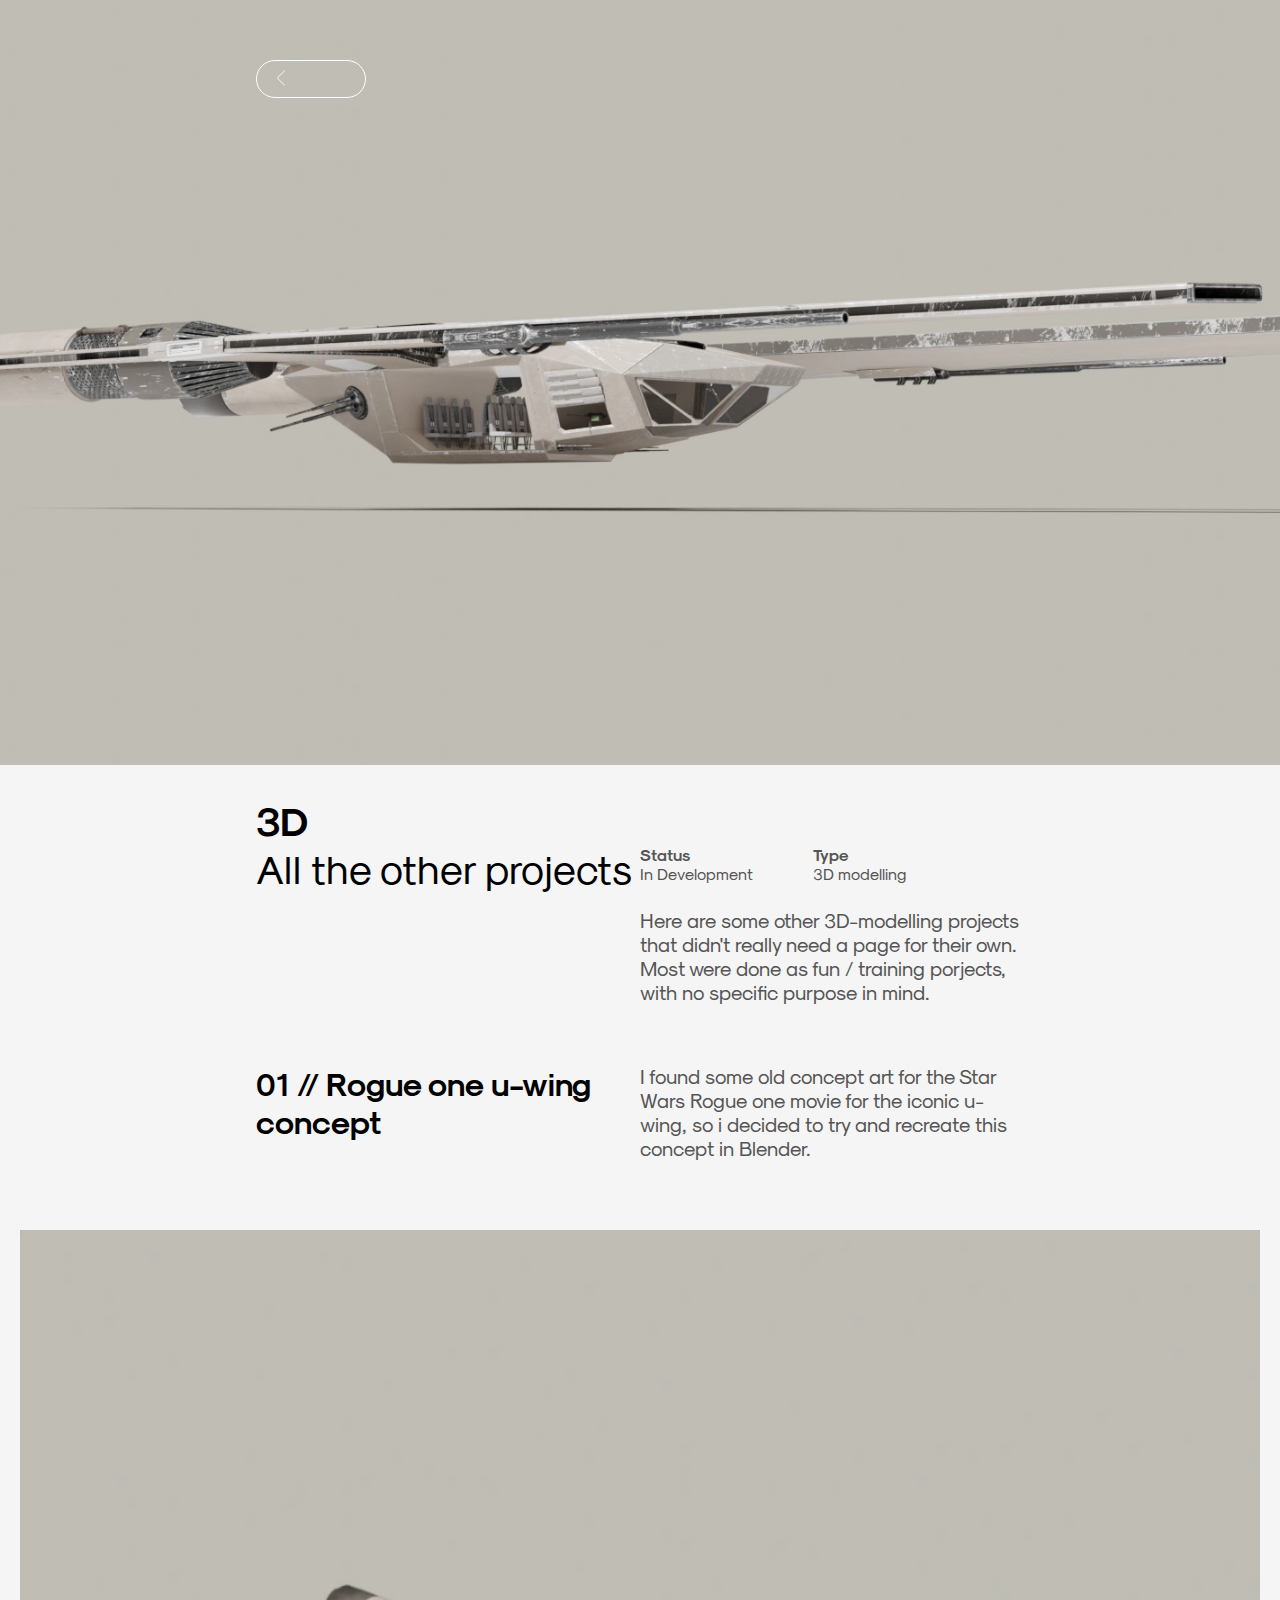
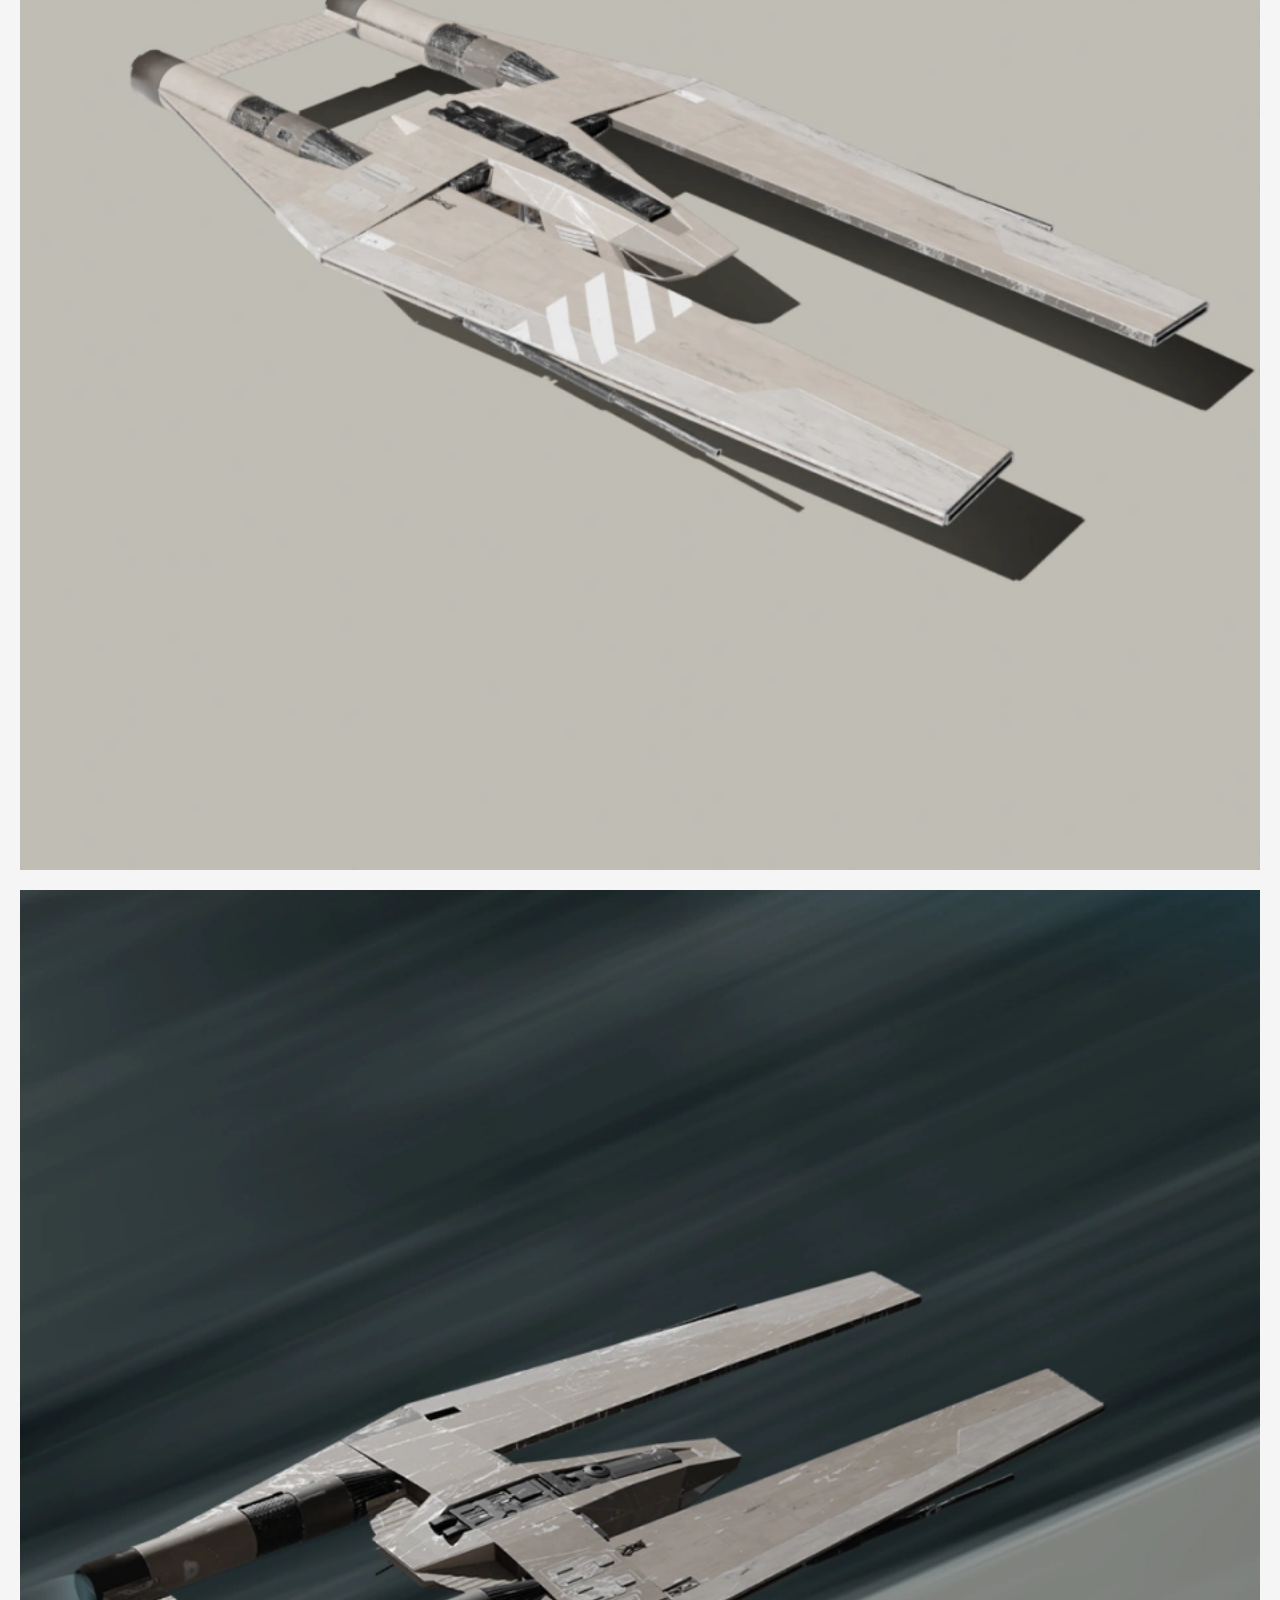
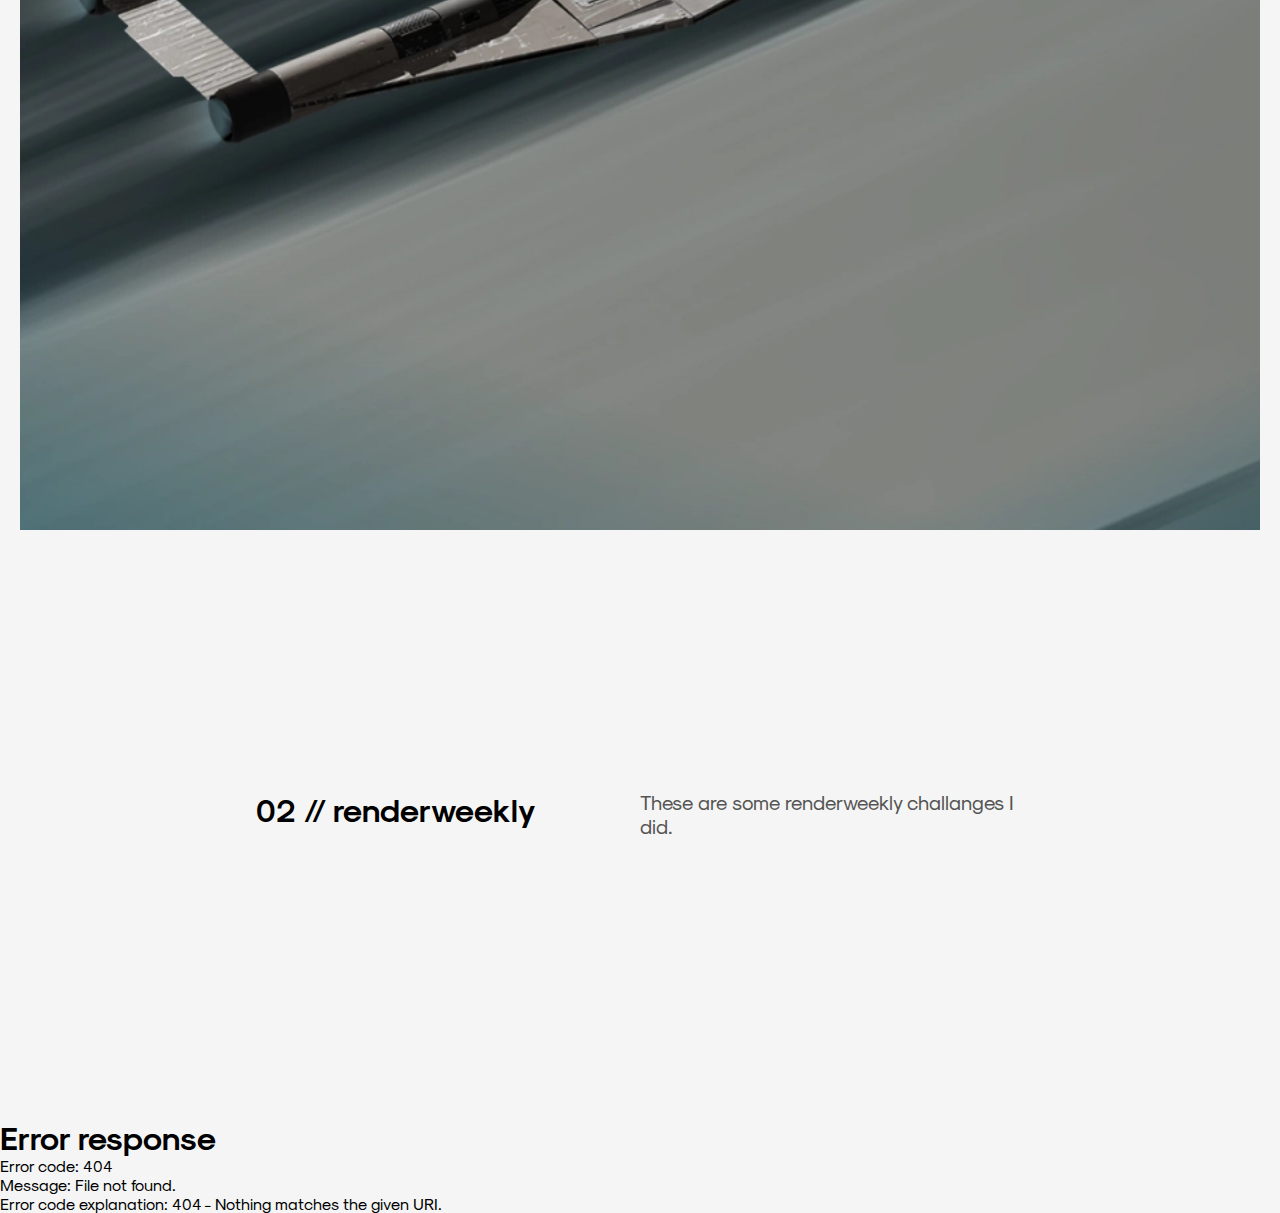
==== projects/3D/index.html @ e6691f56 "added everything" ====
<!DOCTYPE html>
<html lang="en">
<head>
    <meta charset="UTF-8">
    <meta http-equiv="X-UA-Compatible" content="IE=edge">
    <meta name="viewport" content="width=device-width, initial-scale=1.0">
    <title>marc</title>
    <link rel="stylesheet" href="../pr-style.css">
    <link rel="shortcut icon" href="/portfolio/resources/images/halftone-logo-small.svg" type="image/x-icon">
</head>
<body>
    <section class="banner">
        <button class="back" onclick="window.location.href='/portfolio/';"><svg width="9" height="16" viewBox="0 0 9 16" fill="none" xmlns="http://www.w3.org/2000/svg"><path d="M7.53284 0.894775L0.86179 7.23228C0.44679 7.62653 0.446789 8.28802 0.86179 8.68227L7.53284 15.0198" stroke="#F5F5F5" stroke-linecap="round"/></svg></button>
        <img src="images/banner.webp" alt="" class="banner-img">
    </section>

    <section class="text-sec title-sec">
        <div class="text-sub-sec">
            <div class="pr-name">
                <h1>3D</h1>
                <h2>All the other projects</h2>
            </div>
            <div class="text">
                <div class="pr-status">
                    <div class="status">
                        <h3>Status</h3>
                        In Development
                    </div>
                    <div class="type">
                        <h3>Type</h3>
                        3D modelling
                    </div>
                </div>
                Here are some other 3D-modelling projects that didn't really need a page for their own. Most were done as fun / training porjects, with no specific purpose in mind.
            </div>
        </div>
        <div class="text-sub-sec">
            <div class="pr-heading">
                <h1>01 // Rogue one u-wing concept</h1>
            </div>
            <div class="text">
                I found some old concept art for the Star Wars Rogue one movie for the iconic u-wing, so i decided to try and recreate this concept in Blender.
            </div>
        </div>
    </section>

    <section class="images">
        <img src="images/u-w-01.webp" alt="" class="img-half">
        <img src="images/u-w-02.webp" alt="" class="img-half">
    </section>

    <section class="images">
        <img src="images/01.webp" alt="" class="img-half">
        <img src="images/02.webp" alt="" class="img-half">
        <img src="images/03.webp" alt="" class="img-half">
        <img src="images/04.webp" alt="" class="img-half">
    </section>

    <section class="text-sec">
        <div class="text-sub-sec">
            <h1 class="pr-heading">02 // renderweekly</h1>
            <div class="text">
                These are some renderweekly challanges I did.
            </div>
        </div>
    </section>

    <section class="images">
        <img src="images/05.webp" alt="" class="img-half">
        <img src="images/06.webp" alt="" class="img-half">
        <img src="images/07.webp" alt="" class="img-half">
        <img src="images/08.webp" alt="" class="img-half">
    </section>

    <div id="footer">
        <script>
        fetch("/utility/footer.html", { method: 'GET'})
        .then(res => res.text())
        .then(data => document.getElementById("footer").innerHTML += data);
        </script>
    </div>

</body>
</html>
---- projects/pr-style.css ----
@import '../style.css';

body {
    overflow-x: hidden;
}



section.banner {
    width: 100vw;
    max-height: 850px;
    height: 85vh;
}

section.banner .banner-img {
    width: 100%;
    height: 100%;
    object-fit: cover;
    background-position: center;
    background-origin: border-box;
}

.banner-logo {
    position: absolute;
    bottom: 180px;
    left: 20%;
}

button.back {
    position: absolute;
    top: 60px;
    left: 20%;
    height: 38px;
    width: 110px;
    border-radius: 999px;
    border: 1px solid white;
    background: none;
    transition: width .2s;
}

button.back:hover {
    width: 120px;
}

button.back:active {
    width: 100px;
}

button.back svg {
    margin-left: -60px;
}




section.text-sec {
    width: 60%;
    max-width: 2000px;
    height: fit-content;
    margin: auto;
    display: flex;
    flex-direction: column;
    flex-wrap: wrap;
    gap: 60px;
    margin-top: 200px;
    margin-bottom: 200px;
}

section.text-sec.title-sec {
    margin-top: 30px;
    margin-bottom: 60px;
}

.text-sub-sec {
    width: 100%;
    display: flex;
    flex-direction: row;
    flex-wrap: wrap;
}

.pr-name {
    width: 50%;
    min-width: 350px;
}

.pr-name h1 {
    font-size: 40px;
    font-weight: bold;
}

.pr-name h2 {
    font-size: 40px;
    font-weight: normal;
}

.text {
    width: 50%;
    color: #555555;
    font-size: 20px;
    min-width: 350px;
}

.pr-heading {
    width: 50%;
}

.pr-heading h1, h1.pr-heading {
    font-weight: bold;
    font-size: 32px;
}

.pr-status {
    display: flex;
    gap: 60px;
    margin-bottom: 25px;
    margin-top: 50px;
    font-size: 16px;
}

.pr-status h3 {
    font-size: 16px;
    font-weight: bold;
}






section.images {
    width: calc(100vw - 40px);
    max-width: 2000px;
    height: fit-content;
    margin: auto;
    display: flex;
    flex-direction: row;
    flex-wrap: wrap;
    justify-content: center;
    gap: 20px;
}

section.images img {
    width: 800px;
    object-fit: cover;
}

section.images .img-full {
    flex-grow: 2;
    flex-basis: 100%;
}

section.images iframe.img-full {
    aspect-ratio: 2 / 1;
}

section.images .img-half {
    flex-grow: 1;
}

section.images video.img-half {
    flex-grow: 1;
    width: 50%;
}


.footer {
    font-family: Modernist;
}


@media only screen and (max-width: 1200px) {
    section.banner {
        height: 40vh;
    }
    
    .banner-logo {
        position: absolute;
        top: calc(40vh - 70px);
        left: 5%;
    }
    
    button.back {
        position: absolute;
        top: 30px;
        left: 5%;
    }
    
    
    
    
    section.text-sec {
        width: 90%;
        margin-top: 100px;
        margin-bottom: 100px;
    }
    
    section.text-sec.title-sec {
        margin-top: 20px;
    }
    
    .pr-name h1 {
        font-size: 32px;
    }
    
    .pr-name h2 {
        font-size: 32px;
    }
    
    .text {
        font-size: 18px;
        width: 100%;
    }
    
    .pr-heading h1, h1.pr-heading {
        font-size: 24px;
        margin-bottom: 30px;
        width: 100%;
    }
    
    .pr-status h3 {
        font-size: 16px;
    }
    
    

    
    section.images {
        width: calc(100vw - 20px);
        gap: 10px;
    }
    
    section.images img {
        width: 90vw;
    }

    section.images iframe.img-full {
        aspect-ratio: 1 / 1;
    }
}
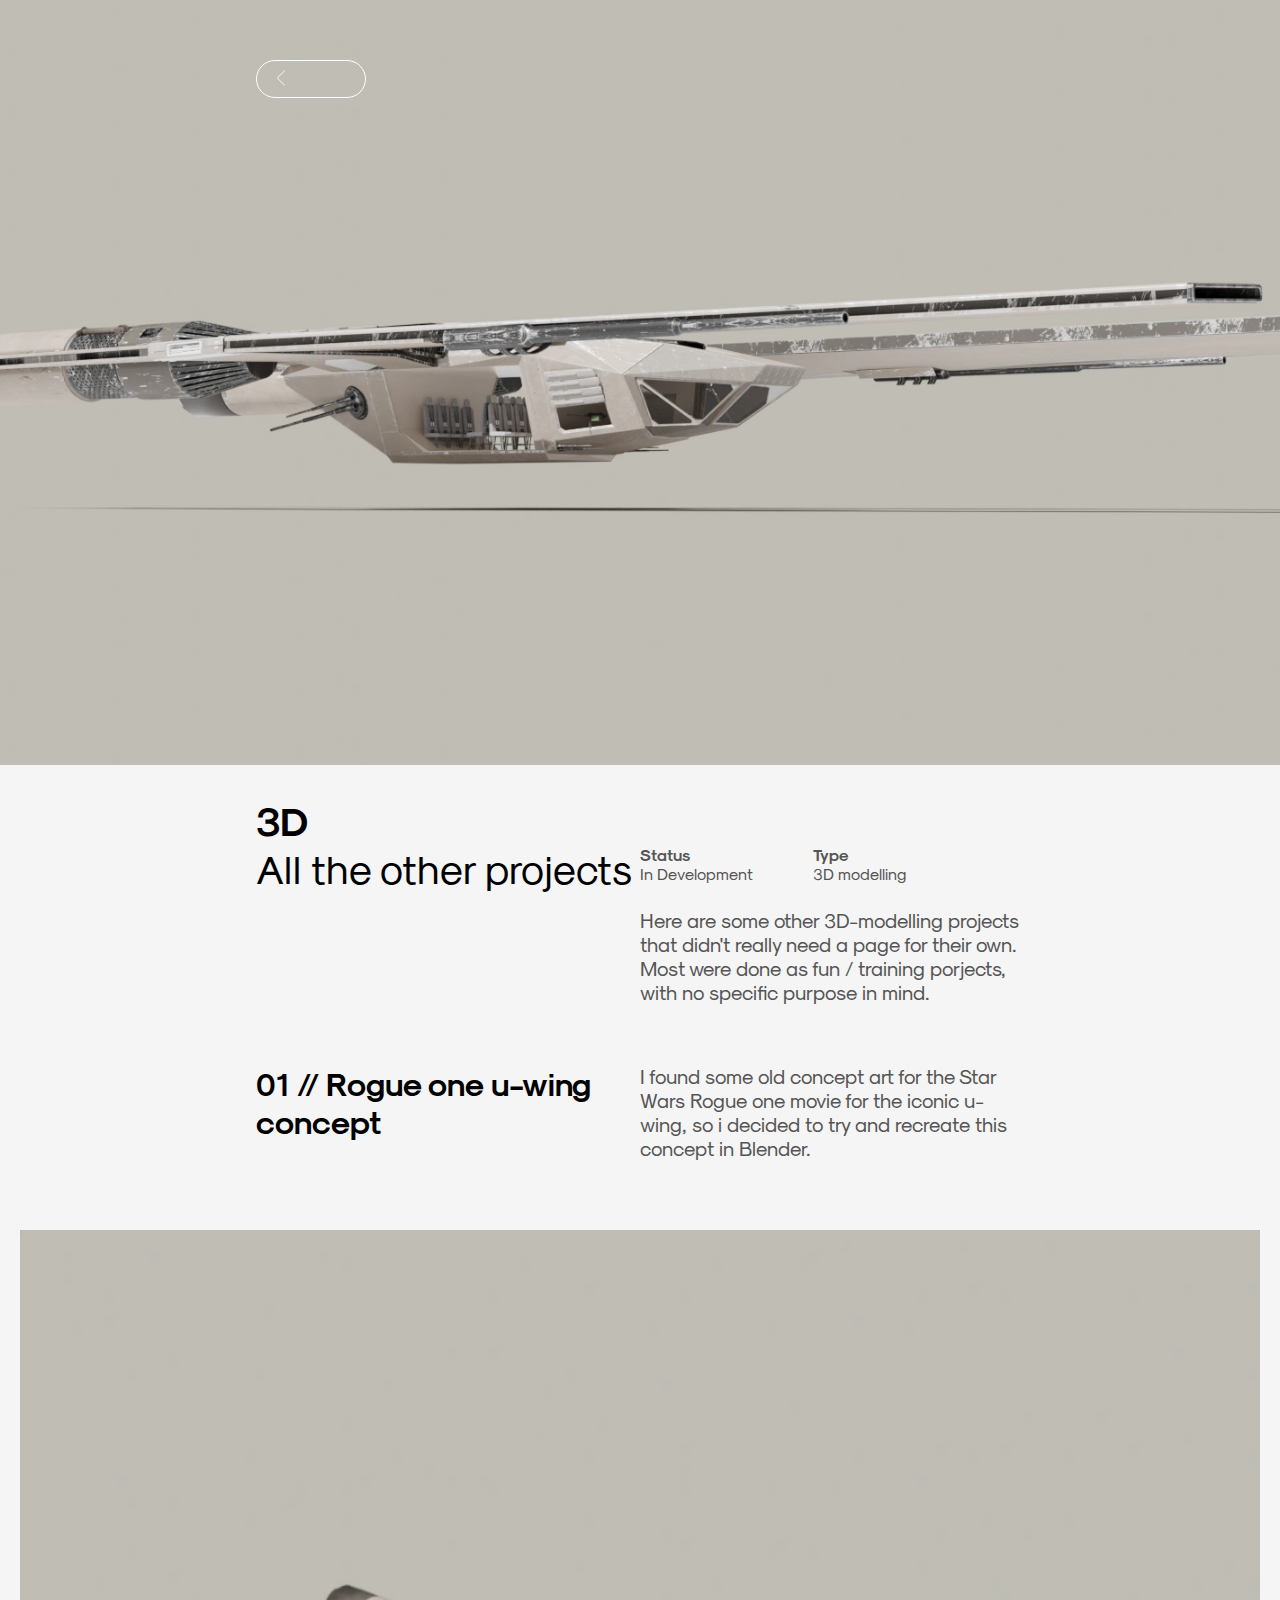
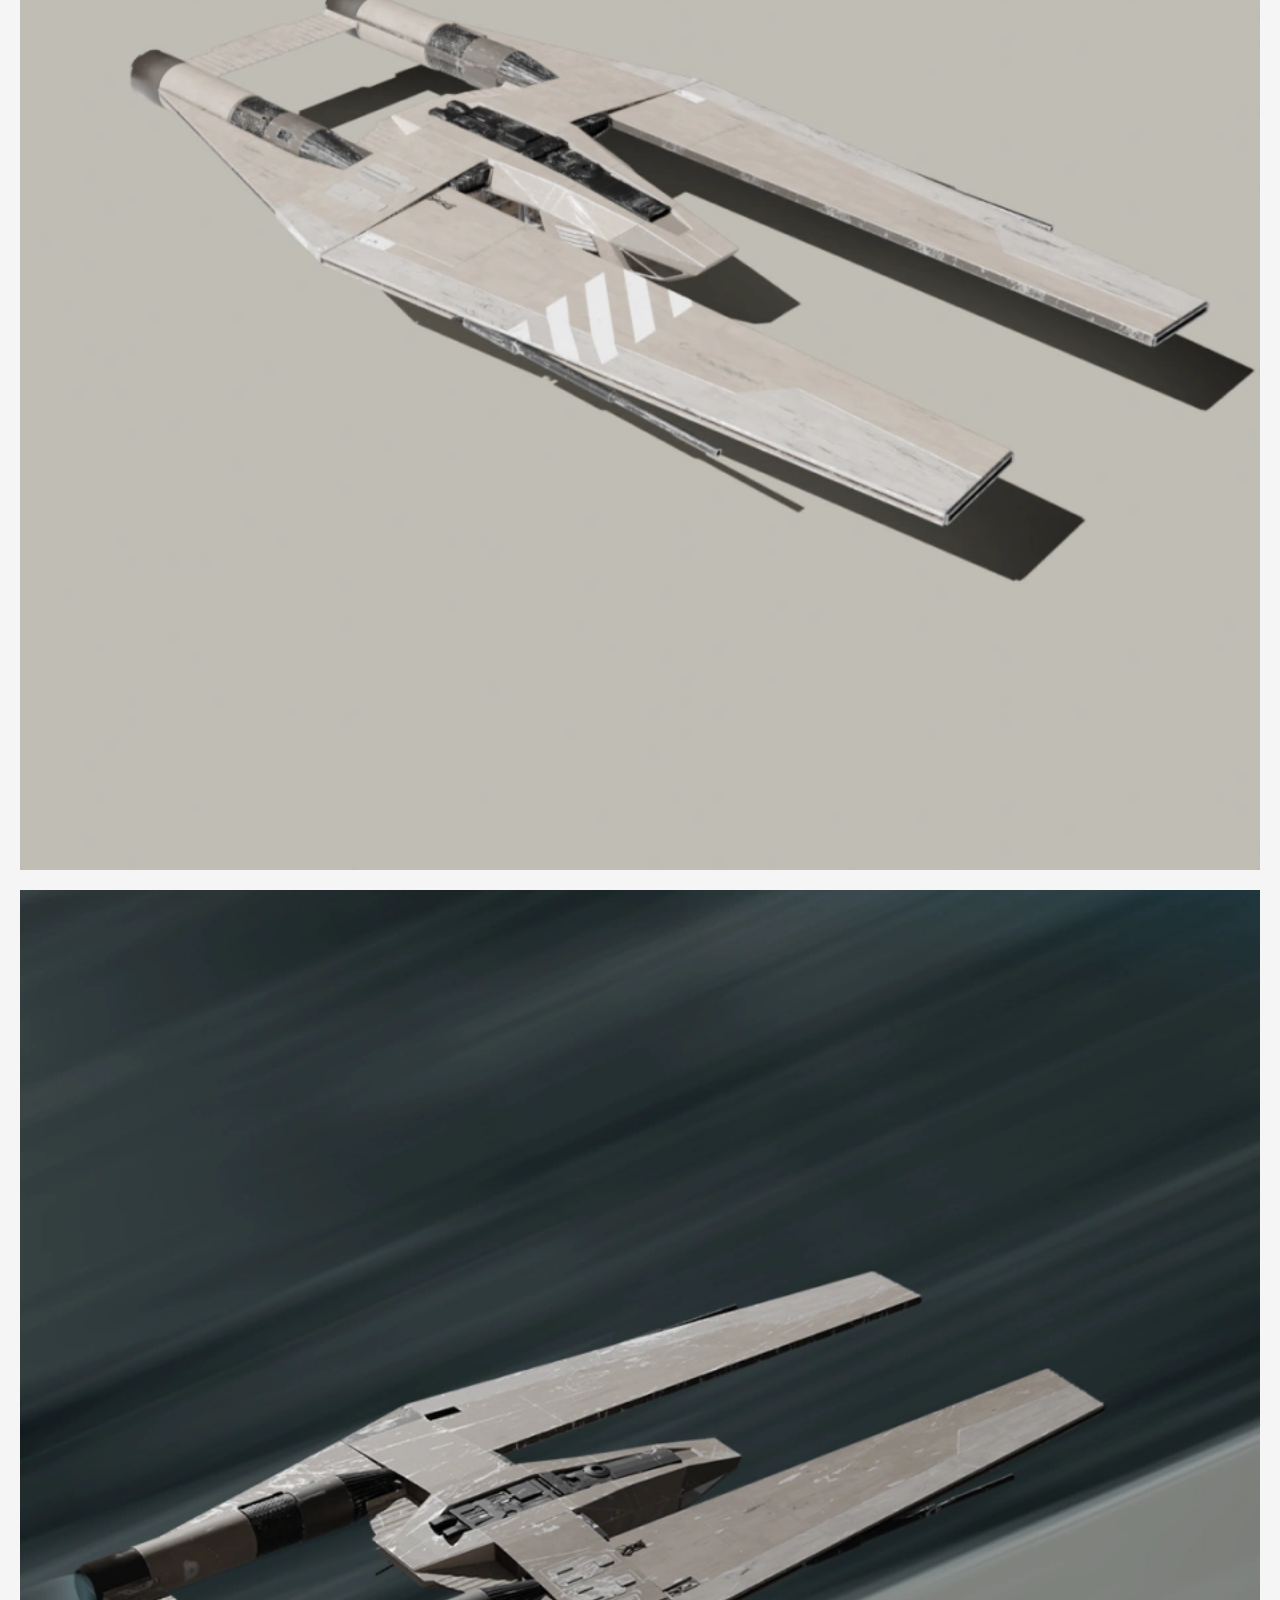
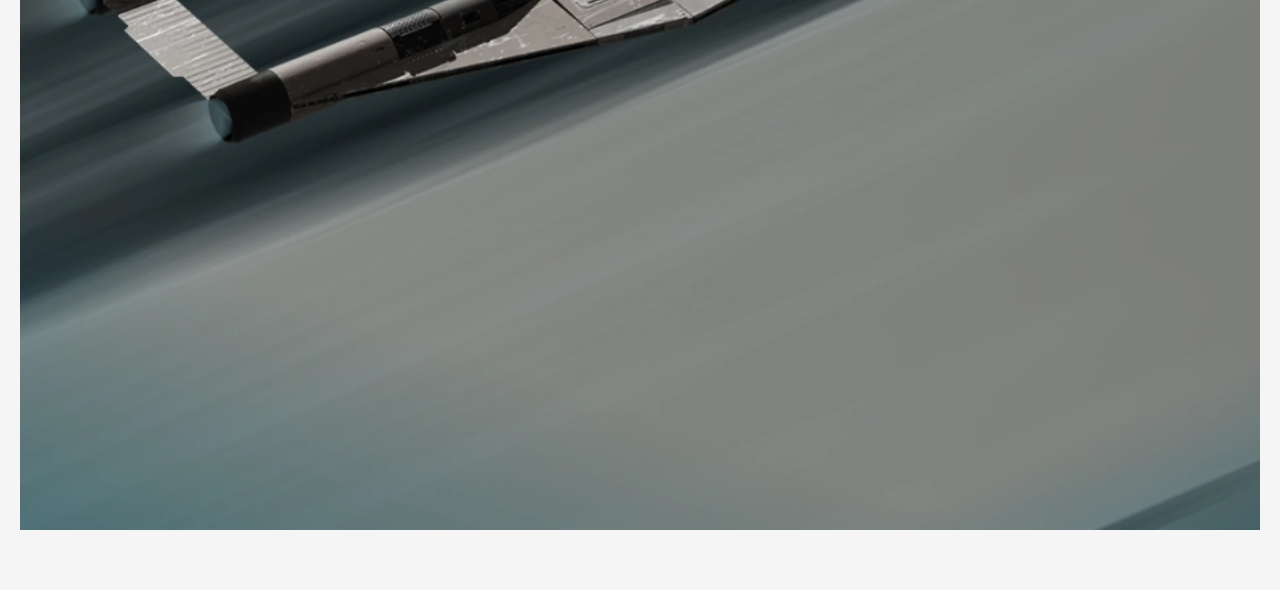
==== commit d3b99f17: "fixed missing files" ====
--- a/projects/3D/index.html
+++ b/projects/3D/index.html
@@ -56,7 +56,7 @@
         <img src="images/04.webp" alt="" class="img-half">
     </section>
 
-    <section class="text-sec">
+    <!-- <section class="text-sec">
         <div class="text-sub-sec">
             <h1 class="pr-heading">02 // renderweekly</h1>
             <div class="text">
@@ -70,15 +70,15 @@
         <img src="images/06.webp" alt="" class="img-half">
         <img src="images/07.webp" alt="" class="img-half">
         <img src="images/08.webp" alt="" class="img-half">
-    </section>
+    </section> -->
 
-    <div id="footer">
+    <!-- <div id="footer">
         <script>
         fetch("/utility/footer.html", { method: 'GET'})
         .then(res => res.text())
         .then(data => document.getElementById("footer").innerHTML += data);
         </script>
-    </div>
+    </div> -->
 
 </body>
 </html>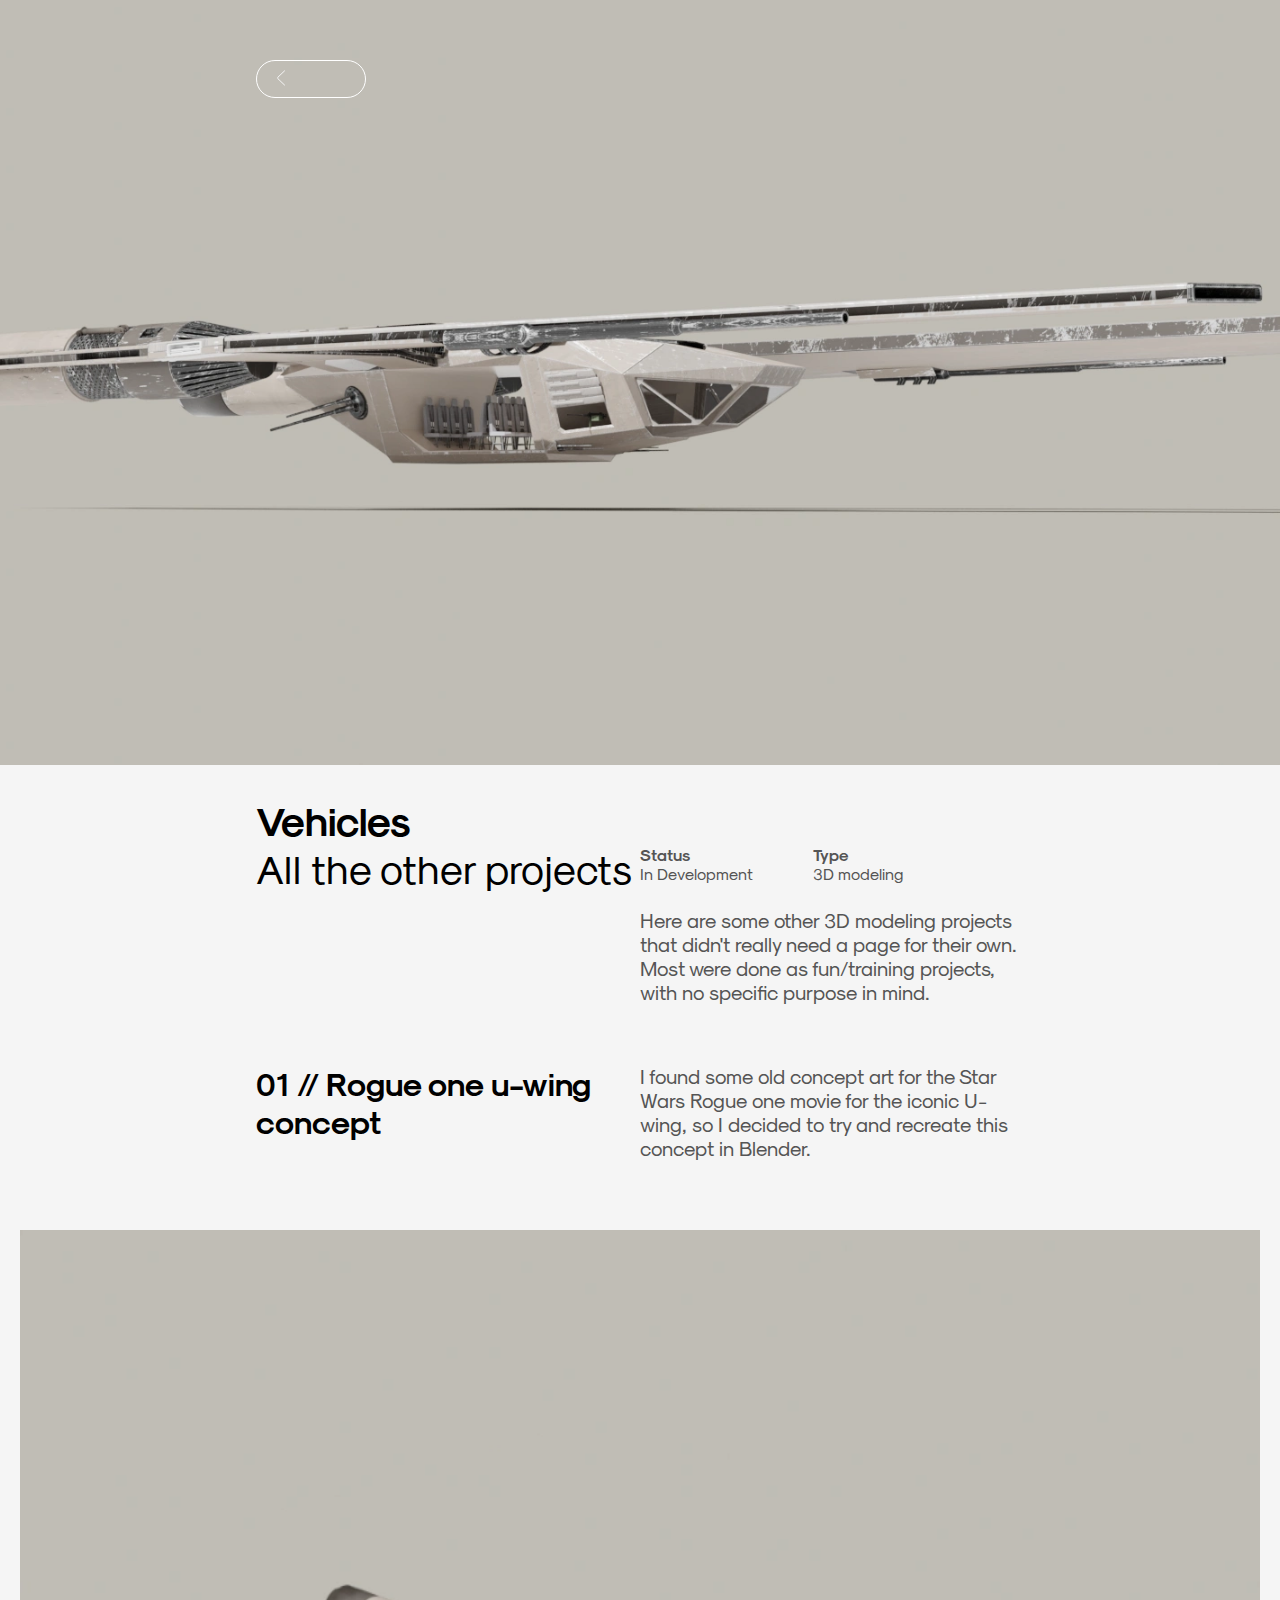
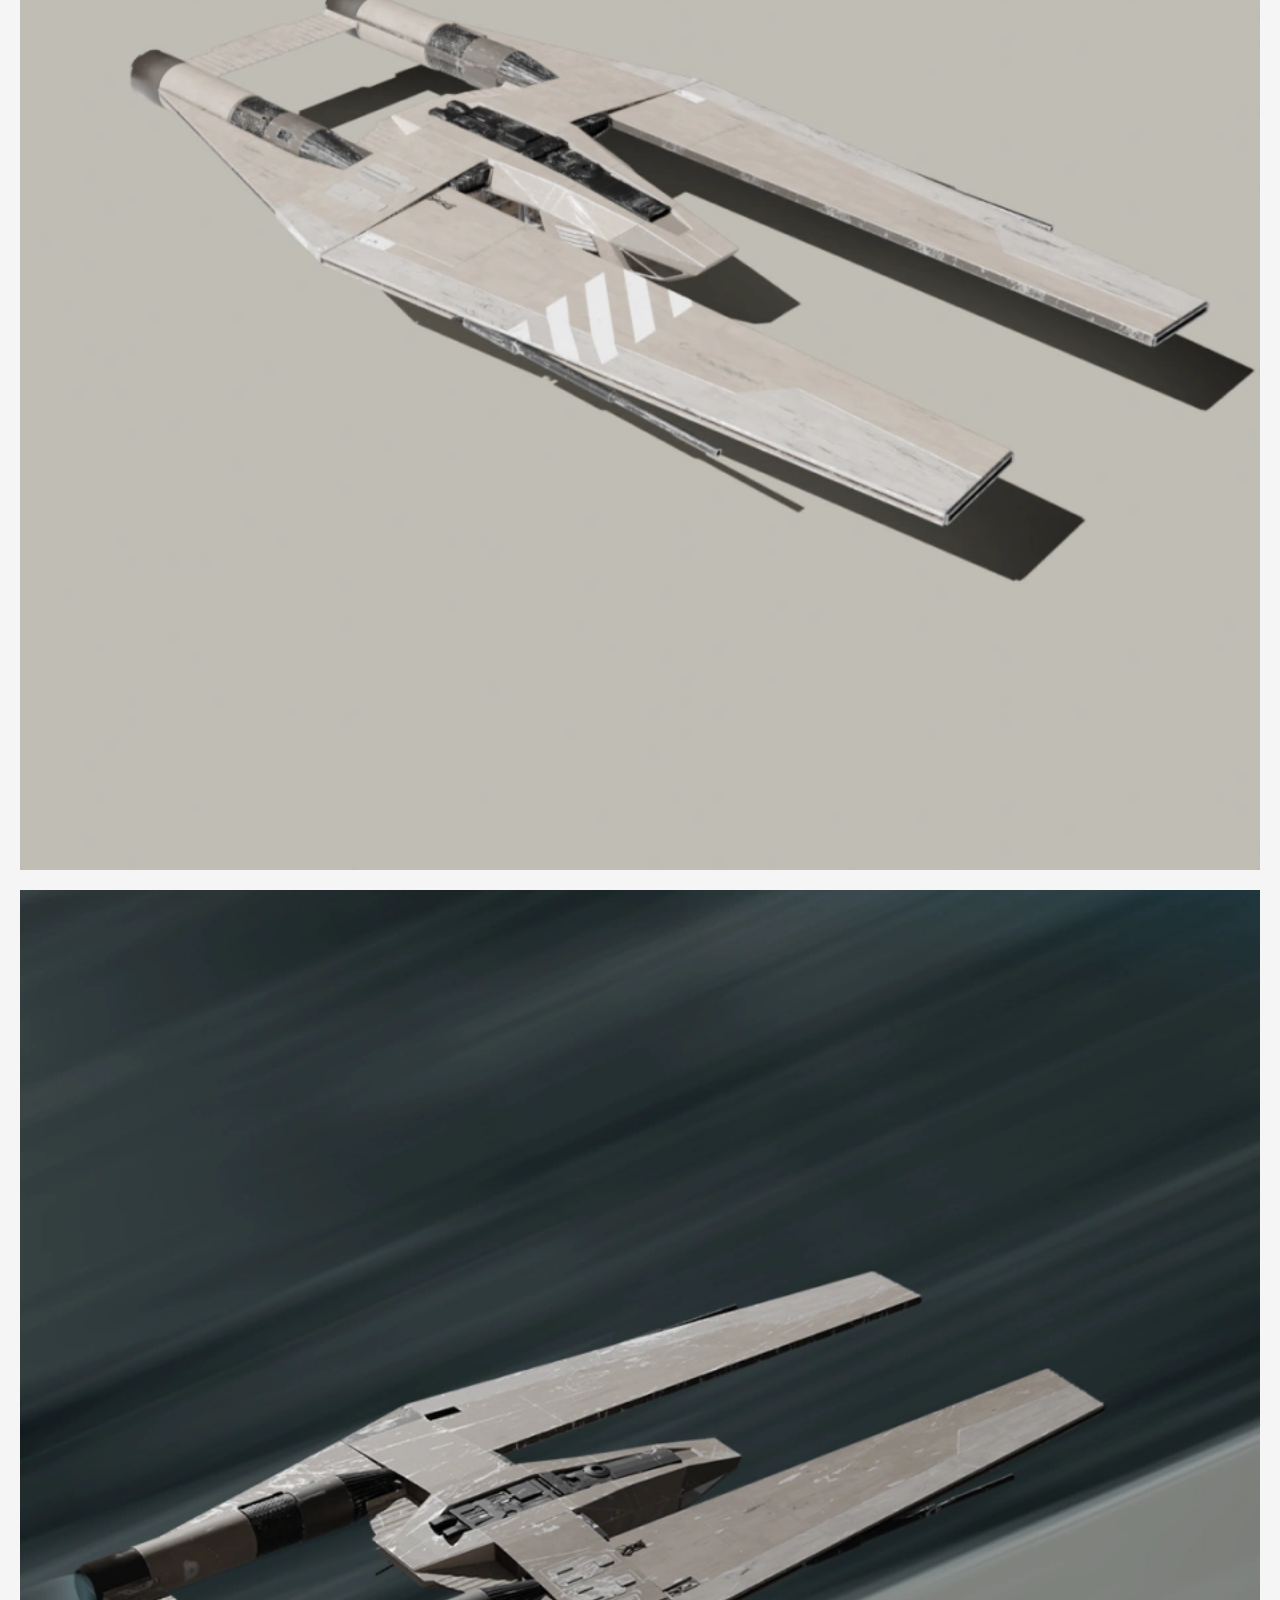
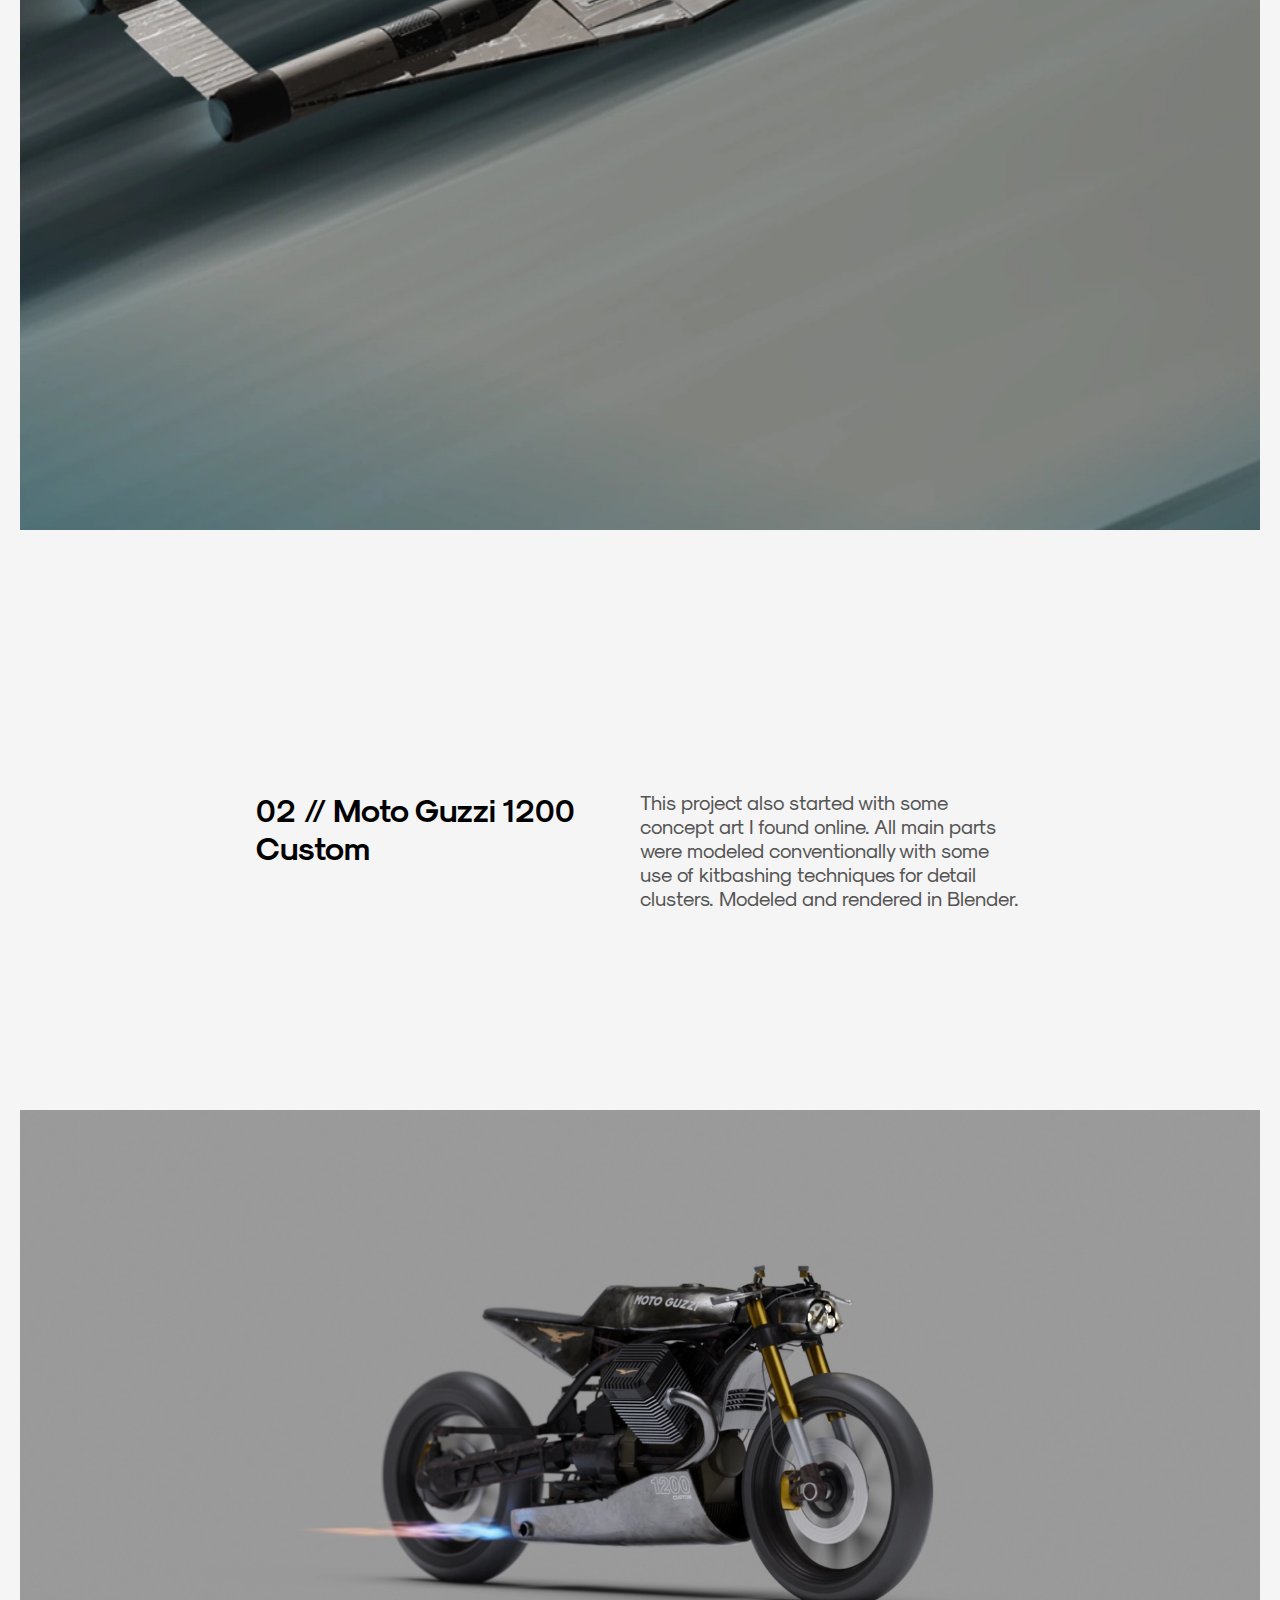
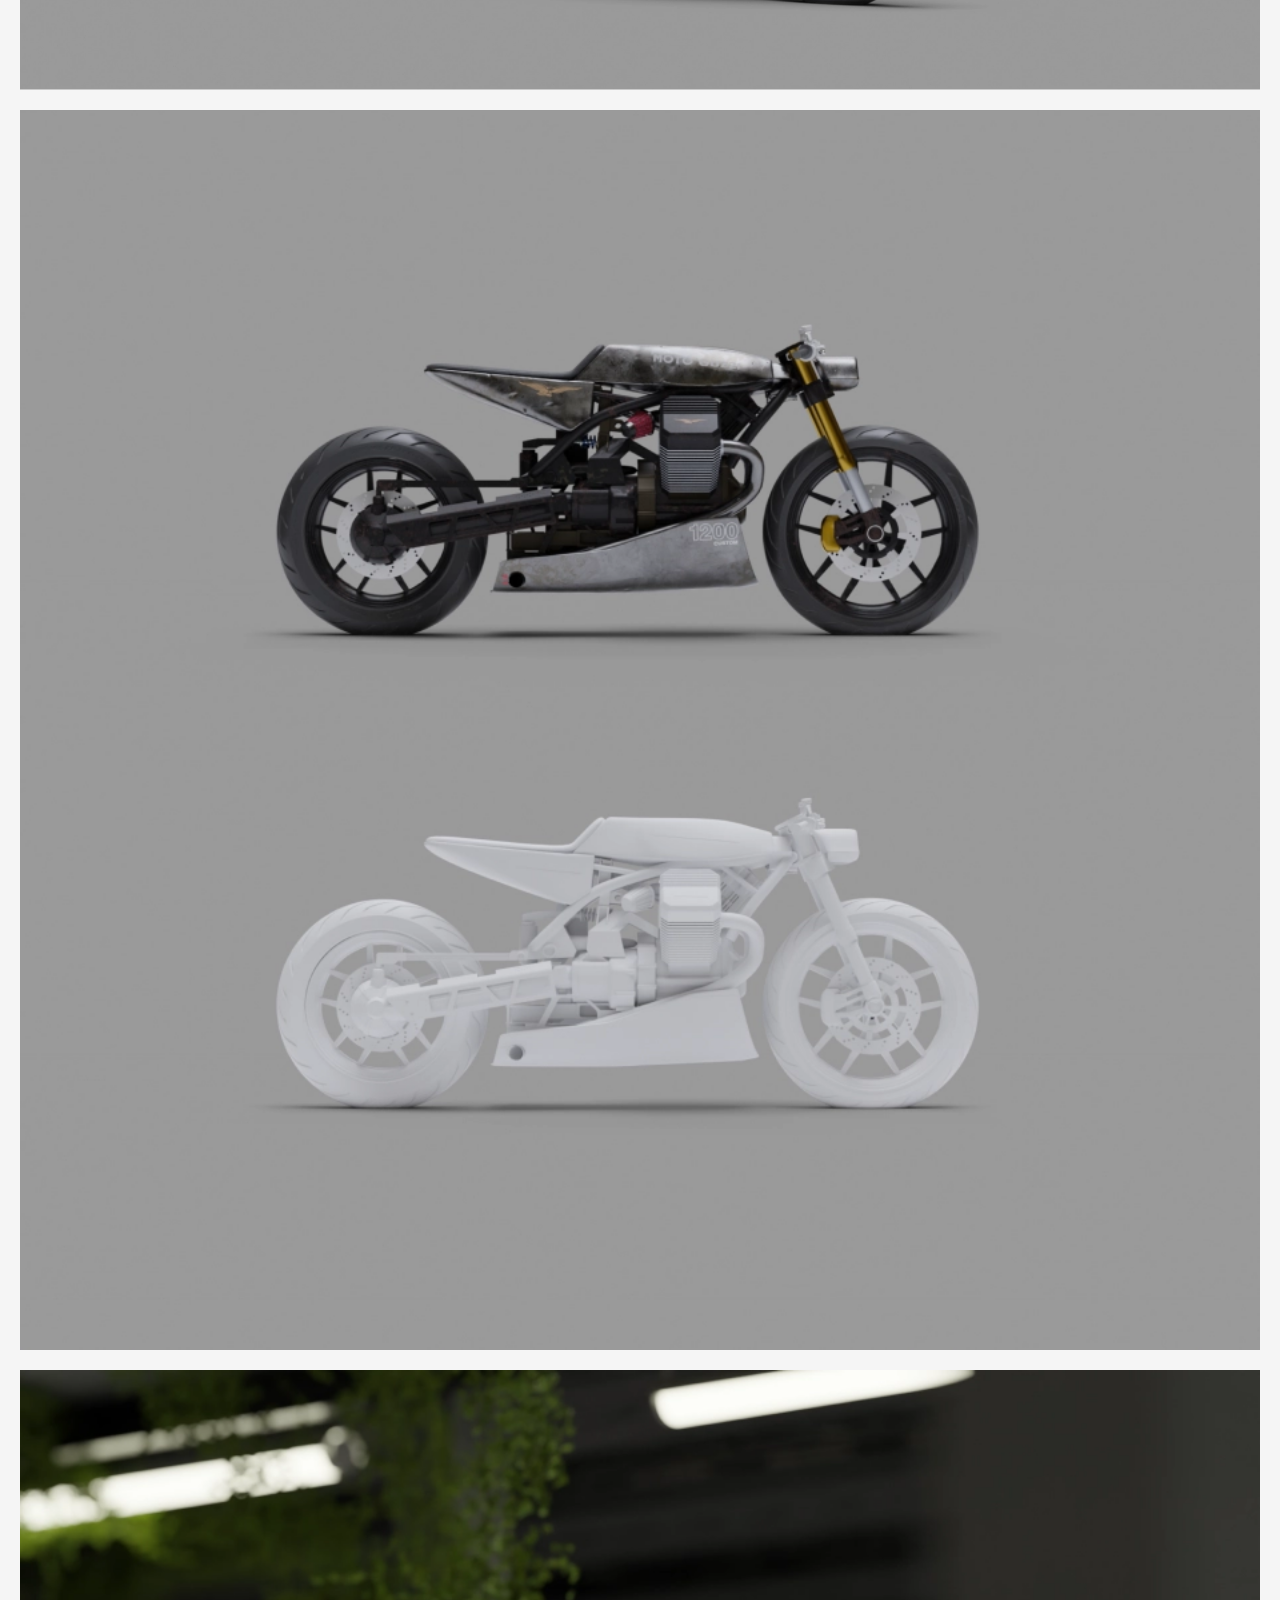
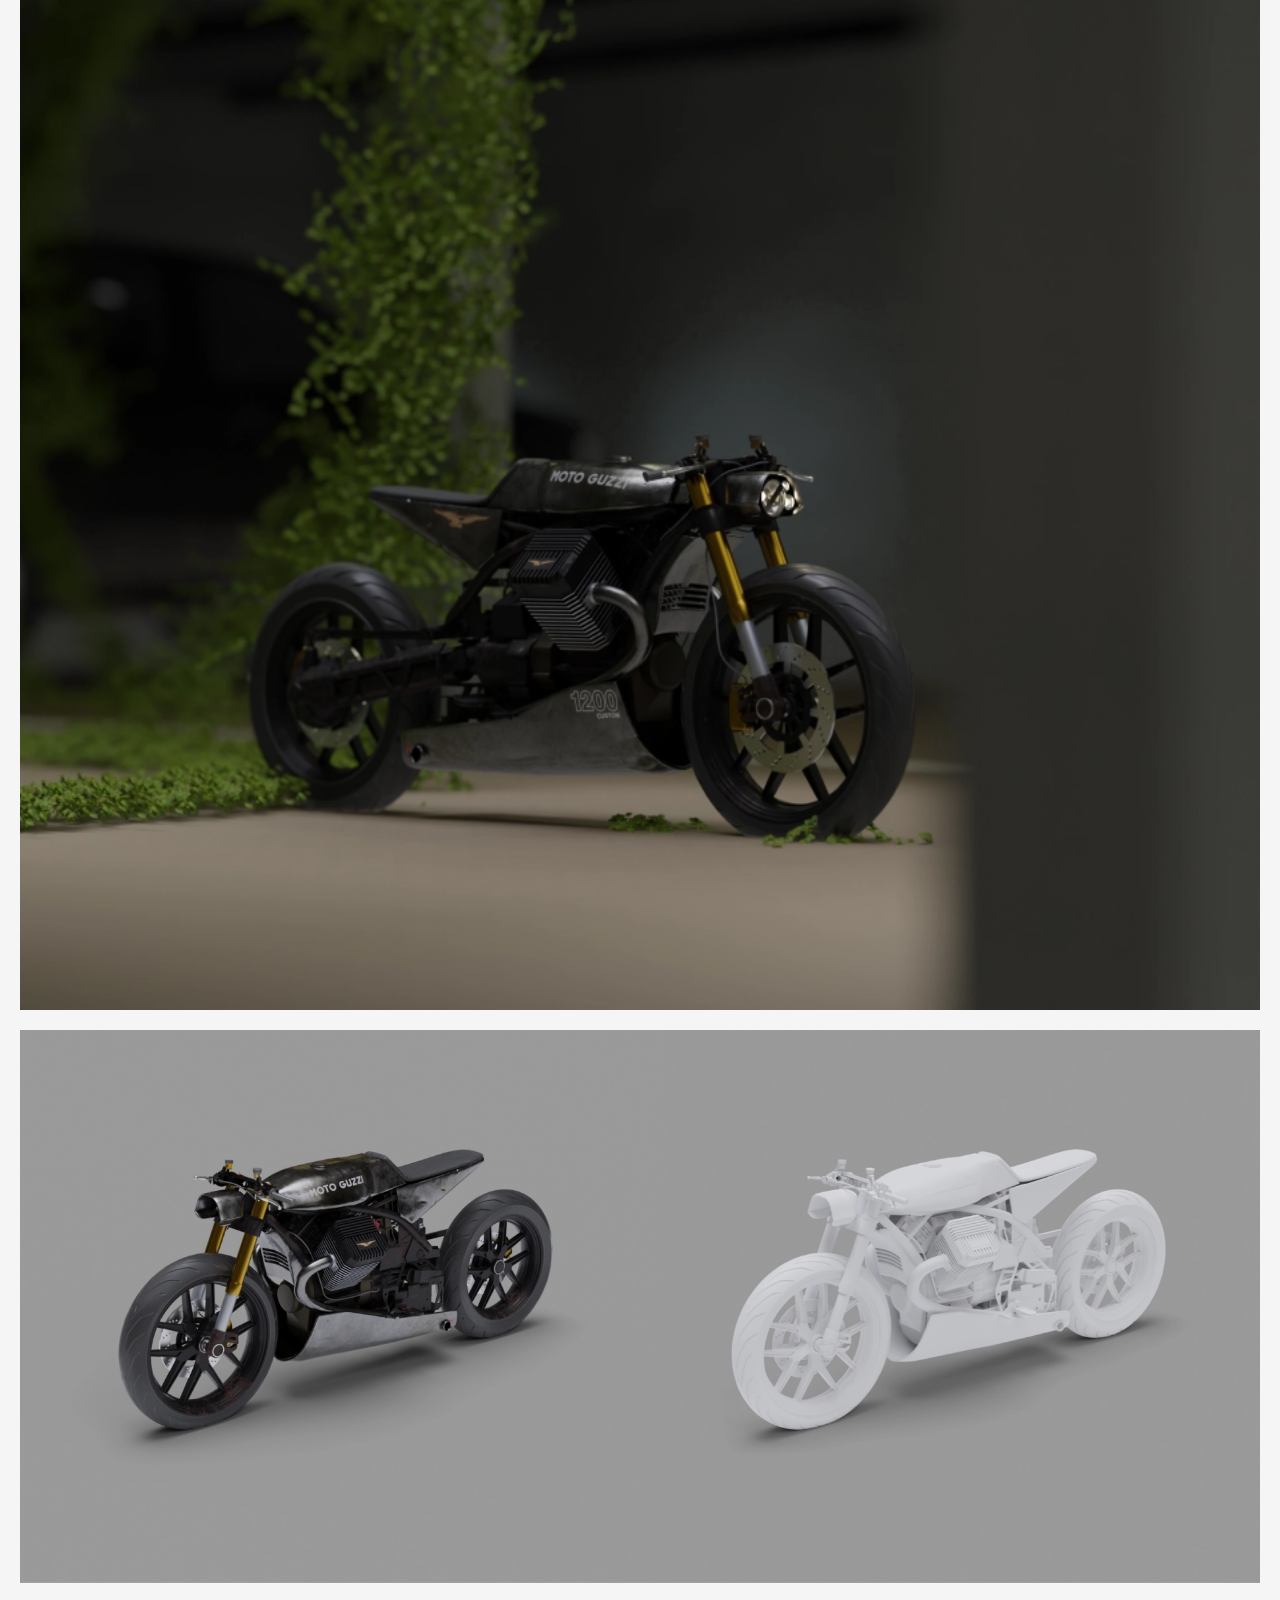
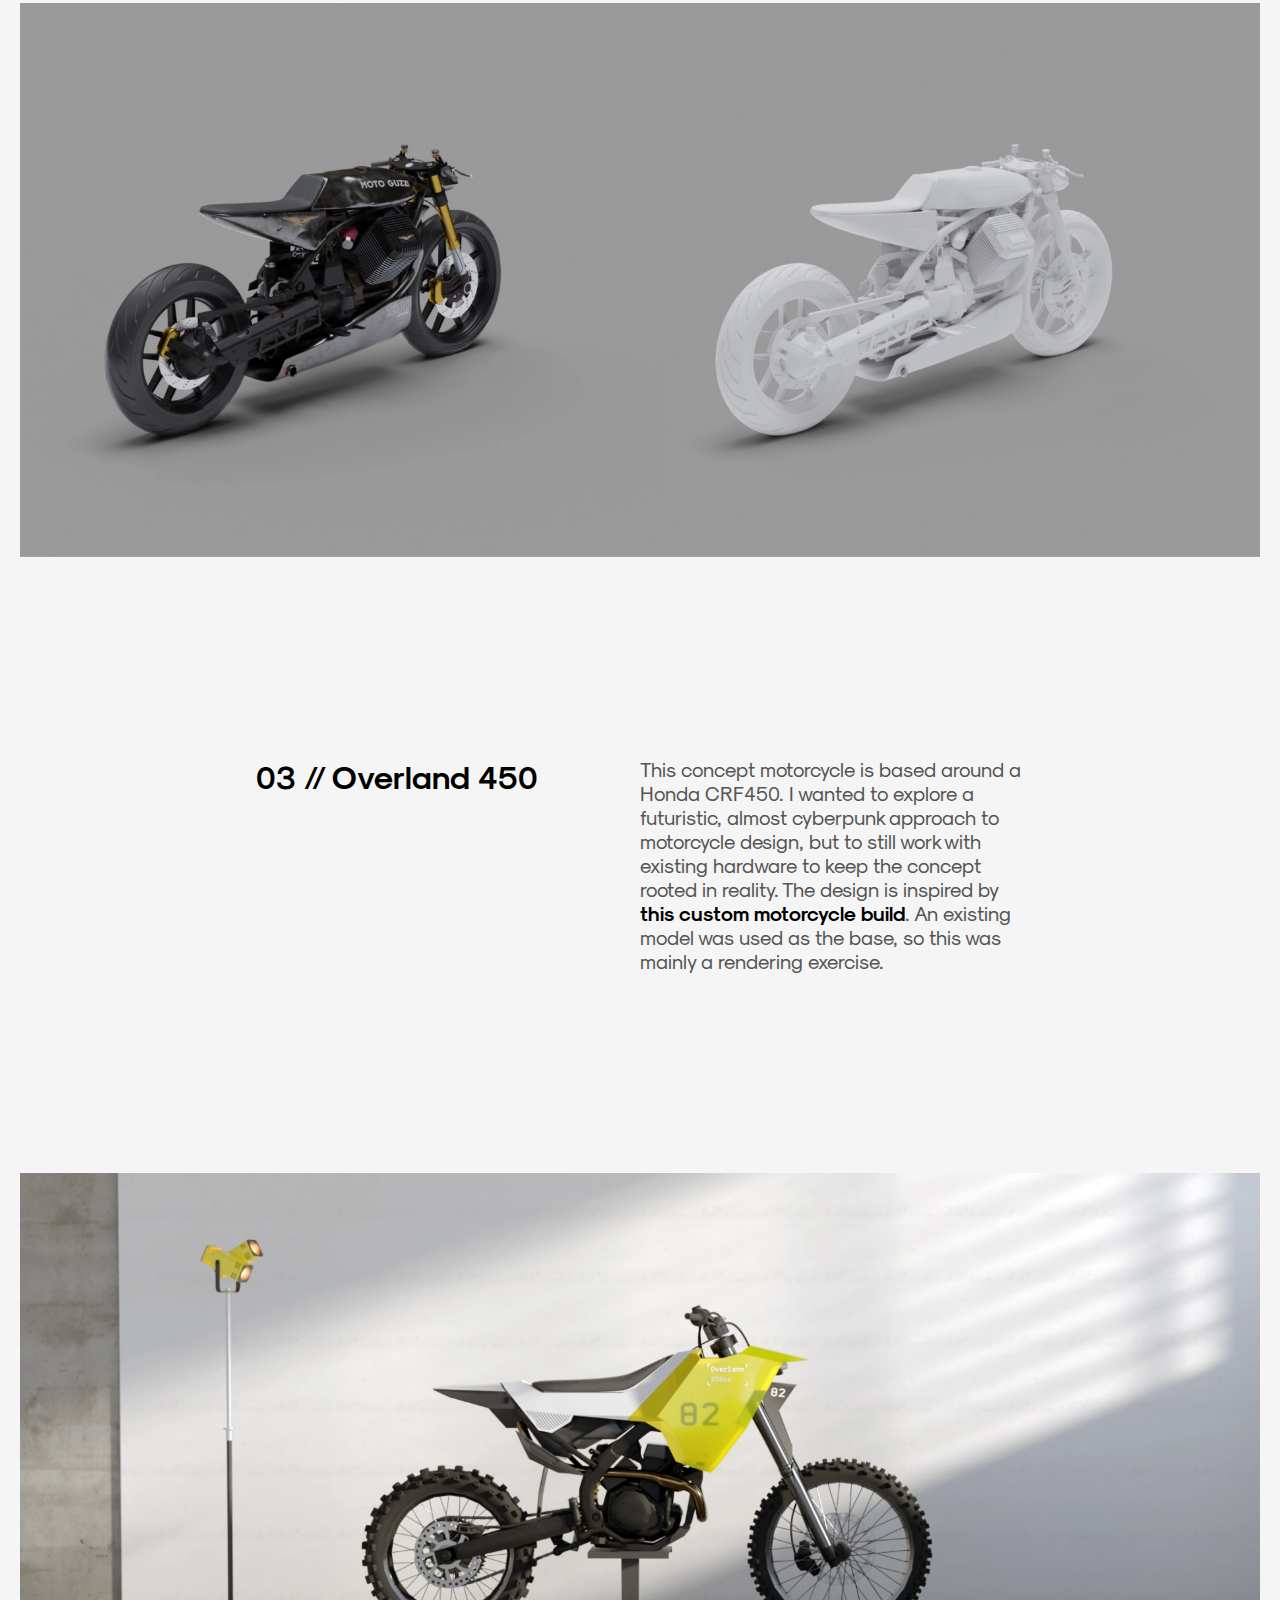
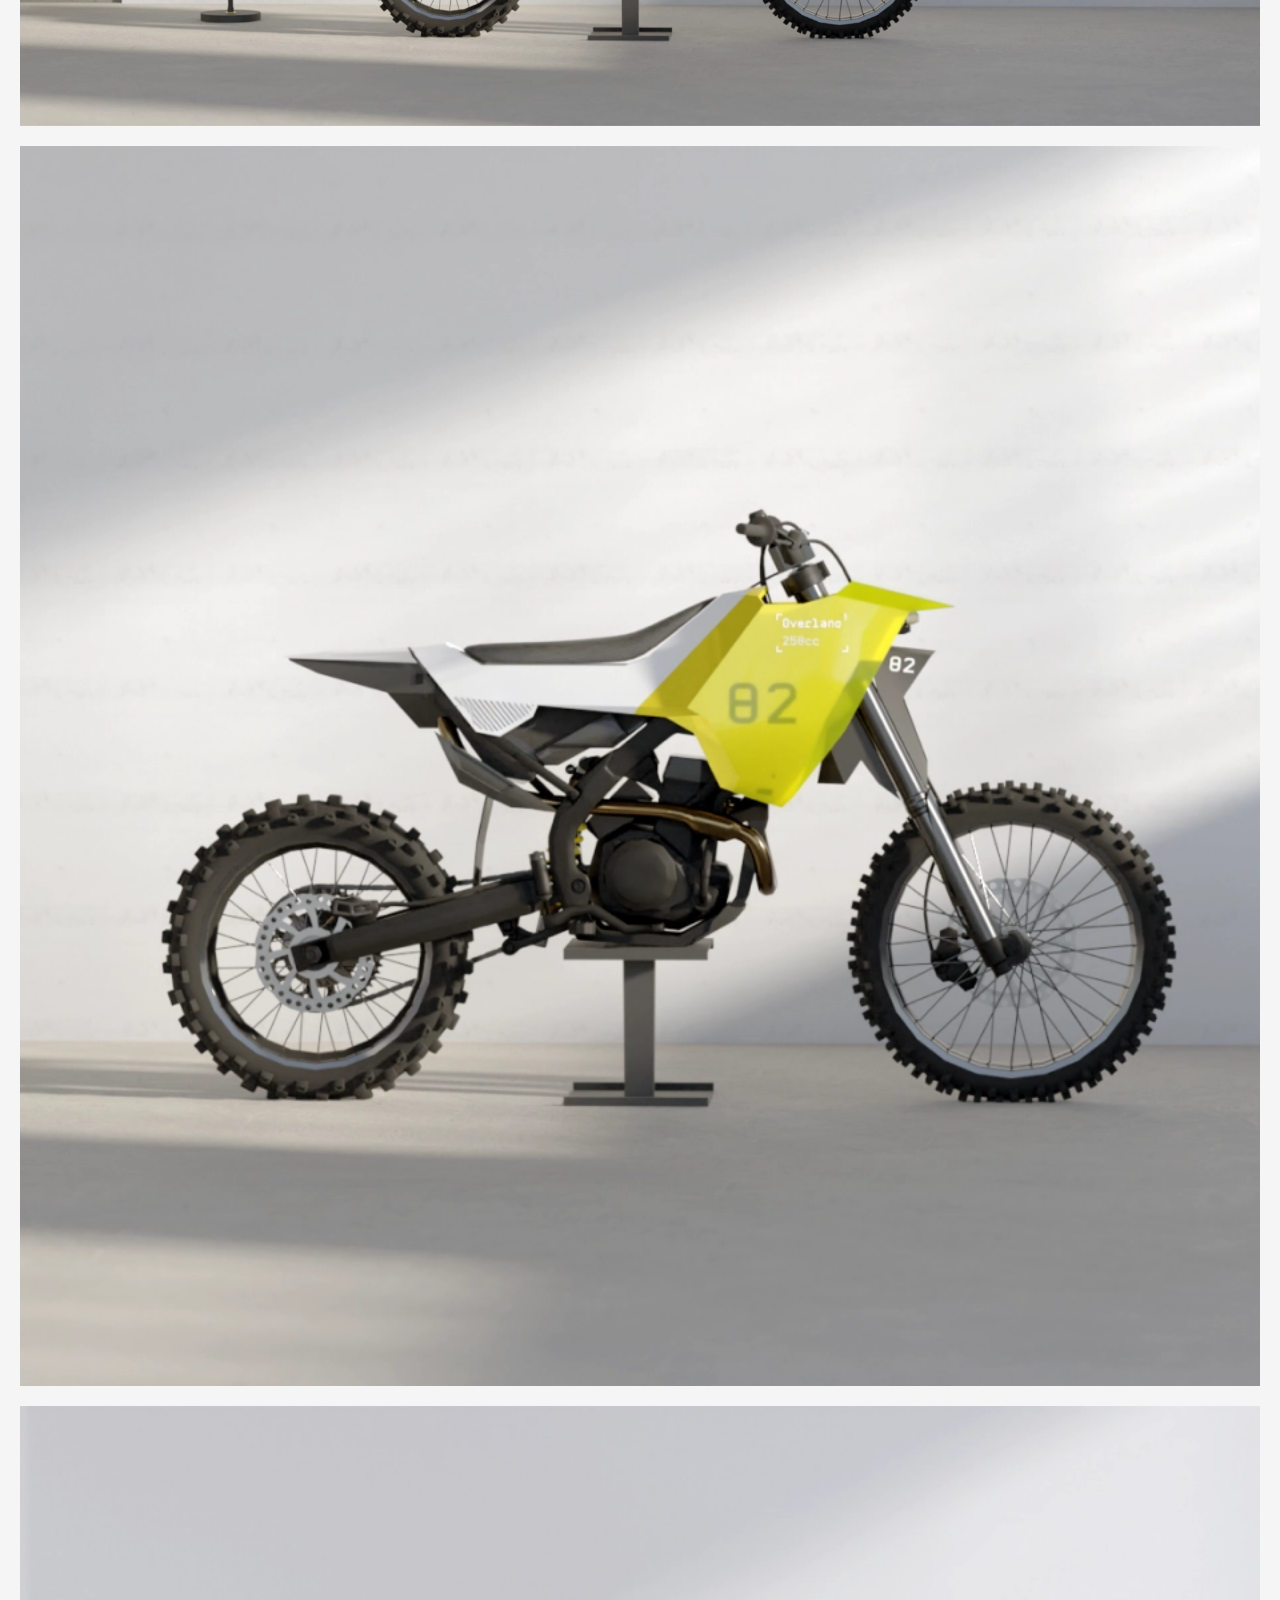
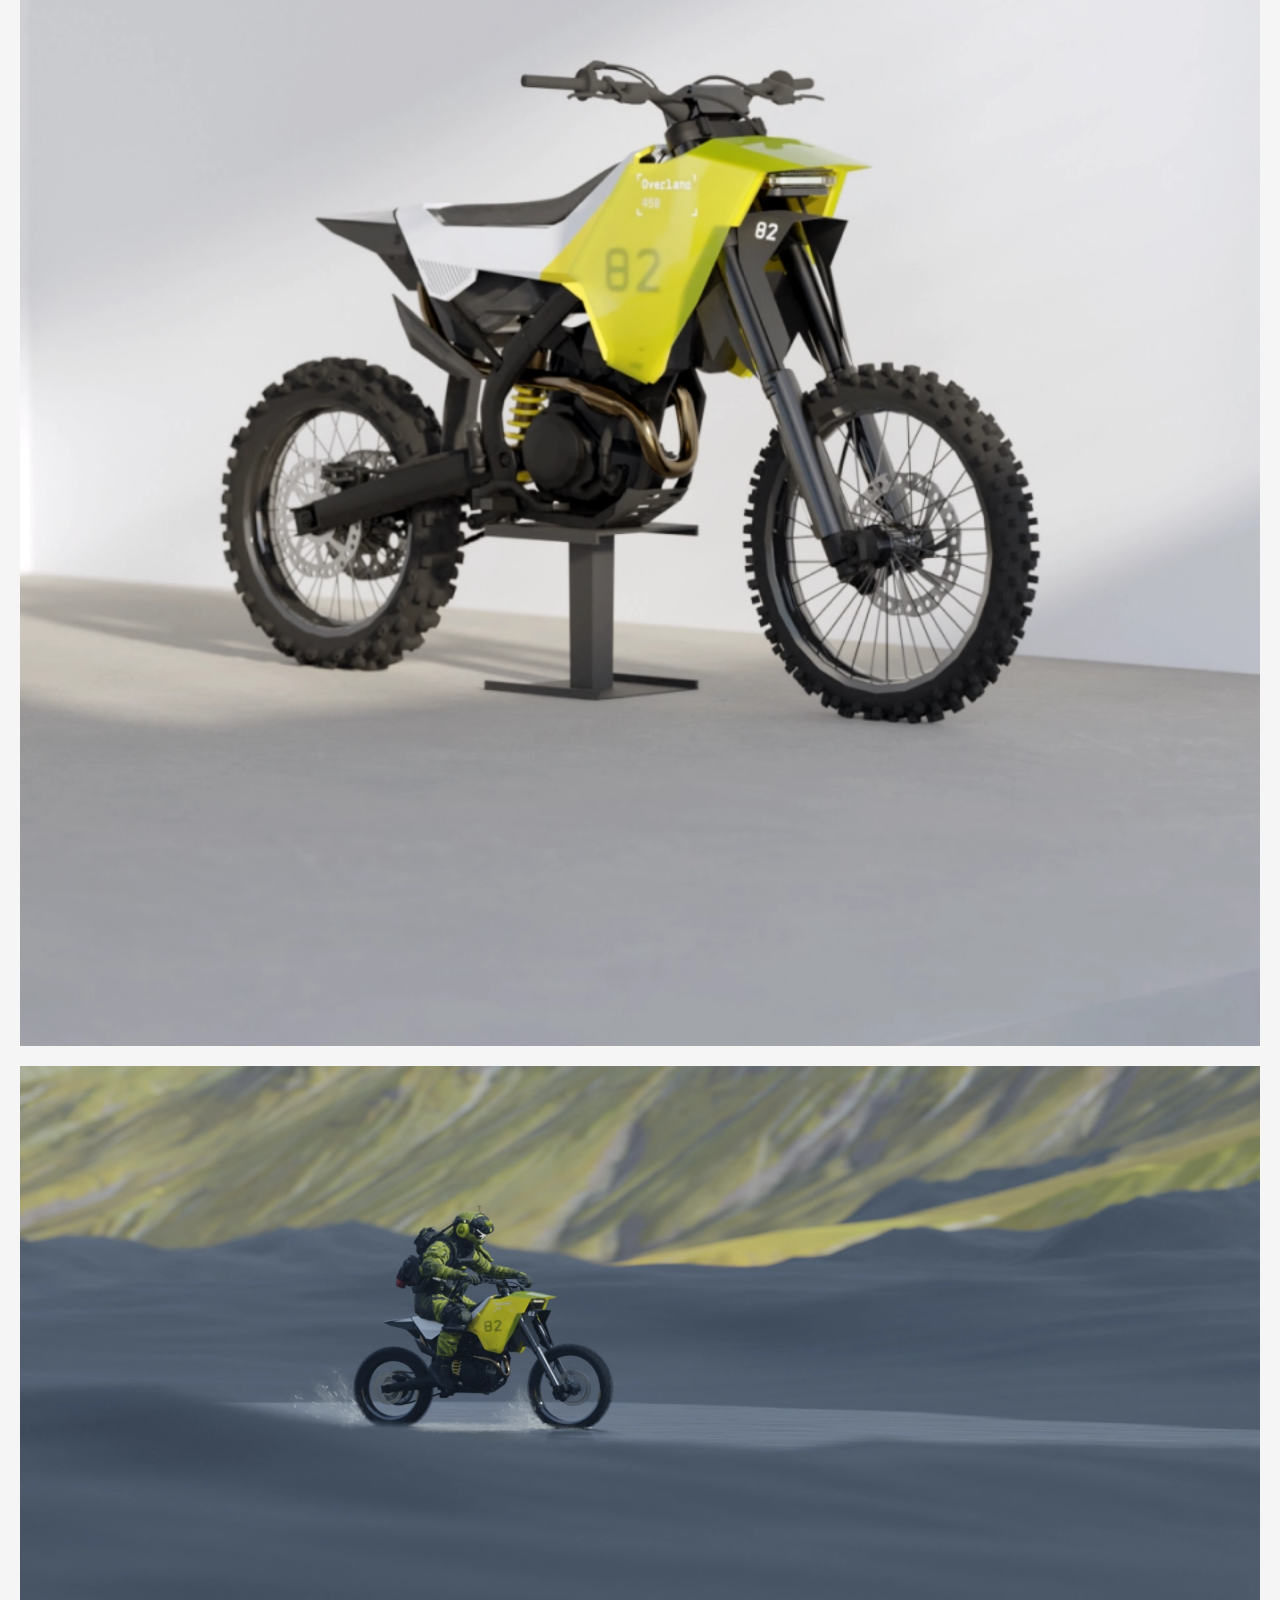
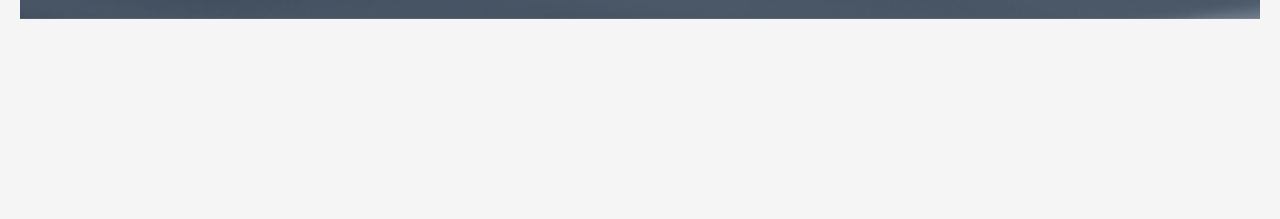
==== commit e1921485: "added stuff, fixed stuff" ====
--- a/projects/3D/index.html
+++ b/projects/3D/index.html
@@ -4,20 +4,20 @@
     <meta charset="UTF-8">
     <meta http-equiv="X-UA-Compatible" content="IE=edge">
     <meta name="viewport" content="width=device-width, initial-scale=1.0">
-    <title>marc</title>
+    <title>3D</title>
     <link rel="stylesheet" href="../pr-style.css">
     <link rel="shortcut icon" href="/portfolio/resources/images/halftone-logo-small.svg" type="image/x-icon">
 </head>
 <body>
     <section class="banner">
-        <button class="back" onclick="window.location.href='/portfolio/';"><svg width="9" height="16" viewBox="0 0 9 16" fill="none" xmlns="http://www.w3.org/2000/svg"><path d="M7.53284 0.894775L0.86179 7.23228C0.44679 7.62653 0.446789 8.28802 0.86179 8.68227L7.53284 15.0198" stroke="#F5F5F5" stroke-linecap="round"/></svg></button>
+        <button class="back" onclick="window.location.href='/';"><svg width="9" height="16" viewBox="0 0 9 16" fill="none" xmlns="http://www.w3.org/2000/svg"><path d="M7.53284 0.894775L0.86179 7.23228C0.44679 7.62653 0.44679 8.28802 0.86179 8.68227L7.53284 15.0198" stroke="#F5F5F5" stroke-linecap="round"/></svg></button>
         <img src="images/banner.webp" alt="" class="banner-img">
     </section>
 
     <section class="text-sec title-sec">
         <div class="text-sub-sec">
             <div class="pr-name">
-                <h1>3D</h1>
+                <h1>Vehicles</h1>
                 <h2>All the other projects</h2>
             </div>
             <div class="text">
@@ -28,10 +28,10 @@
                     </div>
                     <div class="type">
                         <h3>Type</h3>
-                        3D modelling
+                        3D modeling
                     </div>
                 </div>
-                Here are some other 3D-modelling projects that didn't really need a page for their own. Most were done as fun / training porjects, with no specific purpose in mind.
+                Here are some other 3D modeling projects that didn't really need a page for their own. Most were done as fun/training projects, with no specific purpose in mind.
             </div>
         </div>
         <div class="text-sub-sec">
@@ -39,7 +39,7 @@
                 <h1>01 // Rogue one u-wing concept</h1>
             </div>
             <div class="text">
-                I found some old concept art for the Star Wars Rogue one movie for the iconic u-wing, so i decided to try and recreate this concept in Blender.
+                I found some old concept art for the Star Wars Rogue one movie for the iconic U-wing, so I decided to try and recreate this concept in Blender.
             </div>
         </div>
     </section>
@@ -56,21 +56,38 @@
         <img src="images/04.webp" alt="" class="img-half">
     </section>
 
-    <!-- <section class="text-sec">
+    <section class="text-sec">
         <div class="text-sub-sec">
-            <h1 class="pr-heading">02 // renderweekly</h1>
+            <h1 class="pr-heading">02 // Moto Guzzi 1200 Custom</h1>
             <div class="text">
-                These are some renderweekly challanges I did.
+                This project also started with some concept art I found online. All main parts were modeled conventionally with some use of kitbashing techniques for detail clusters. Modeled and rendered in Blender.
             </div>
         </div>
     </section>
 
     <section class="images">
-        <img src="images/05.webp" alt="" class="img-half">
-        <img src="images/06.webp" alt="" class="img-half">
-        <img src="images/07.webp" alt="" class="img-half">
-        <img src="images/08.webp" alt="" class="img-half">
-    </section> -->
+        <img src="images/m-w-01.webp" alt="" class="img-full">
+        <img src="images/m-h-02.webp" alt="" class="img-half">
+        <img src="images/m-h-03.webp" alt="" class="img-half">
+        <img src="images/m-w-04.webp" alt="" class="img-full">
+        <img src="images/m-w-05.webp" alt="" class="img-full">
+    </section>
+
+    <section class="text-sec">
+        <div class="text-sub-sec">
+            <h1 class="pr-heading">03 // Overland 450</h1>
+            <div class="text">
+                This concept motorcycle is based around a Honda CRF450. I wanted to explore a futuristic, almost cyberpunk approach to motorcycle design, but to still work with existing hardware to keep the concept rooted in reality. The design is inspired by <a href="https://www.autofabrica.com/type-17" target="_blank">this custom motorcycle build</a>. An existing model was used as the base, so this was mainly a rendering exercise.
+            </div>
+        </div>
+    </section>
+
+    <section class="images">
+        <img src="images/o-w-01.webp" alt="" class="img-full">
+        <img src="images/o-h-02.webp" alt="" class="img-half">
+        <img src="images/o-h-03.webp" alt="" class="img-half">
+        <img src="images/o-w-04.webp" alt="" class="img-full">
+    </section>
 
     <!-- <div id="footer">
         <script>
@@ -81,4 +98,4 @@
     </div> -->
 
 </body>
-</html>+</html>
--- a/projects/pr-style.css
+++ b/projects/pr-style.css
@@ -2,6 +2,7 @@
 
 body {
     overflow-x: hidden;
+    padding-bottom: 200px;
 }
 
 
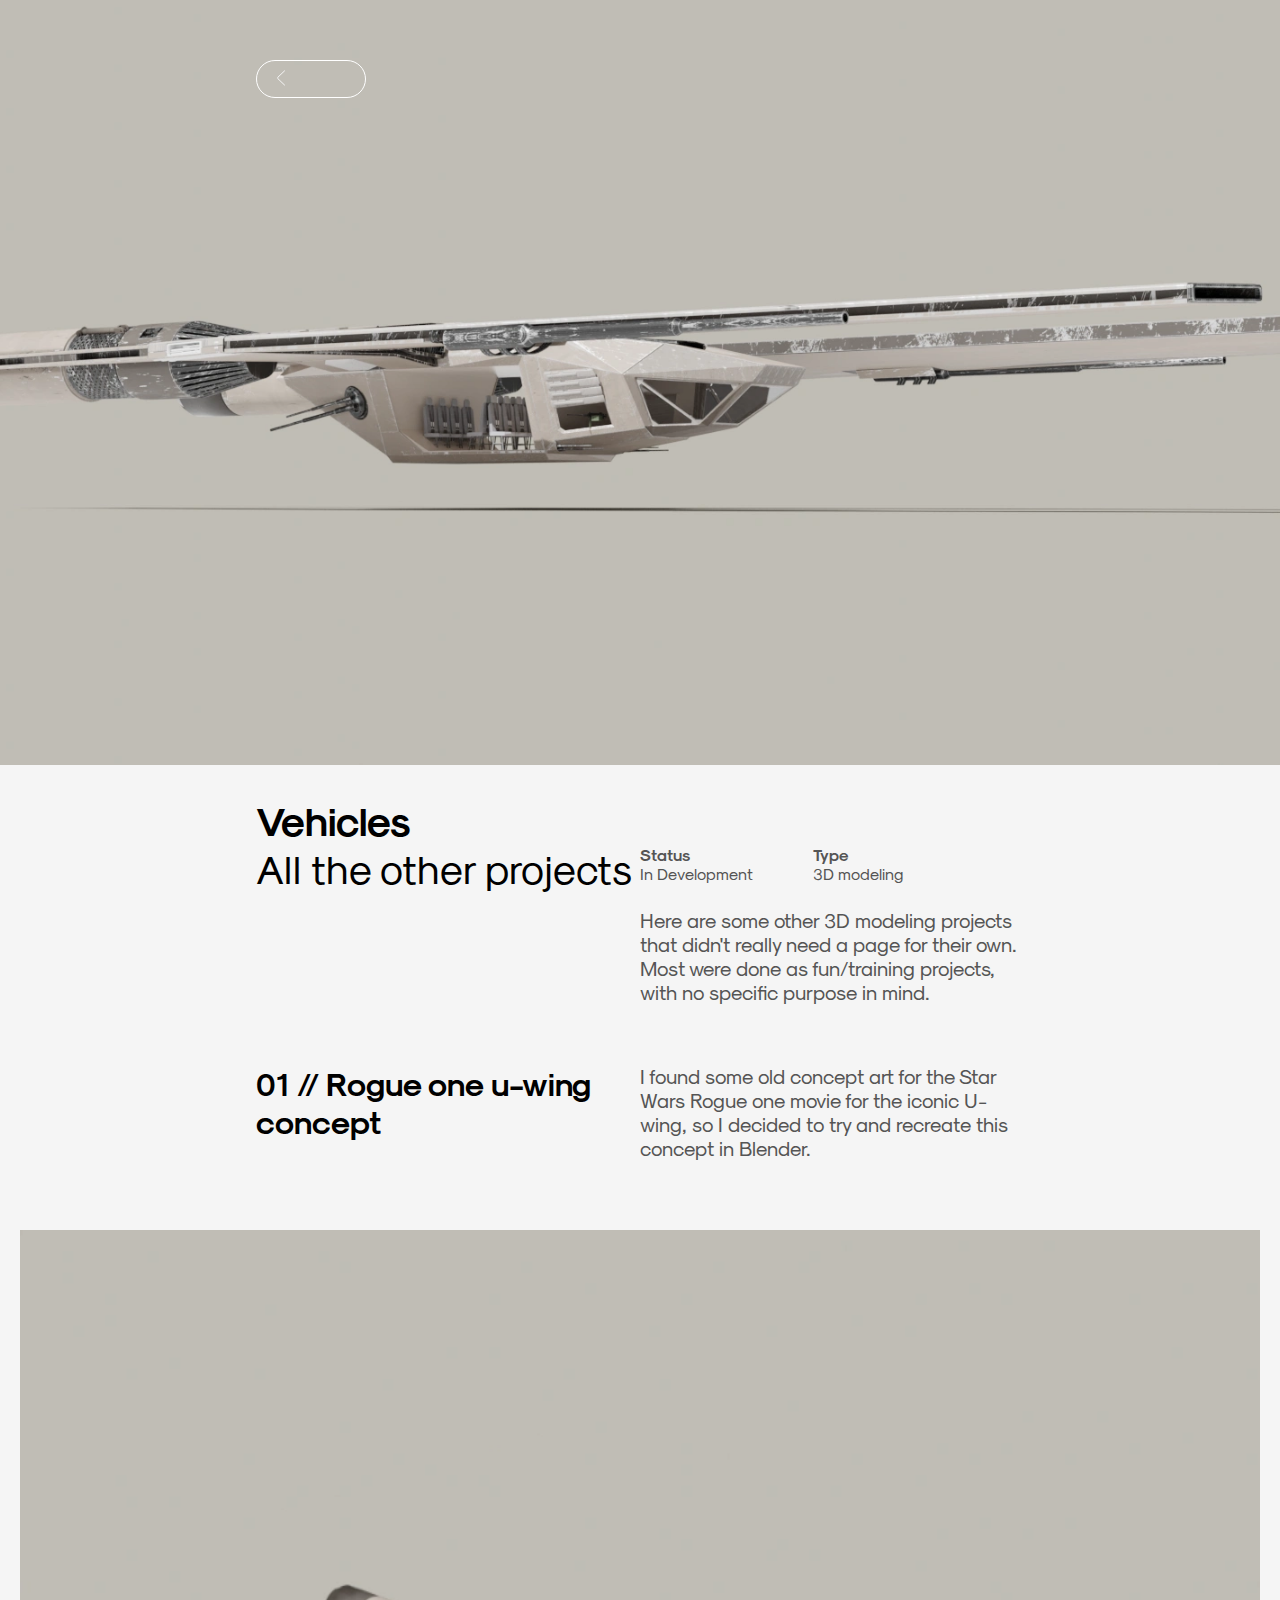
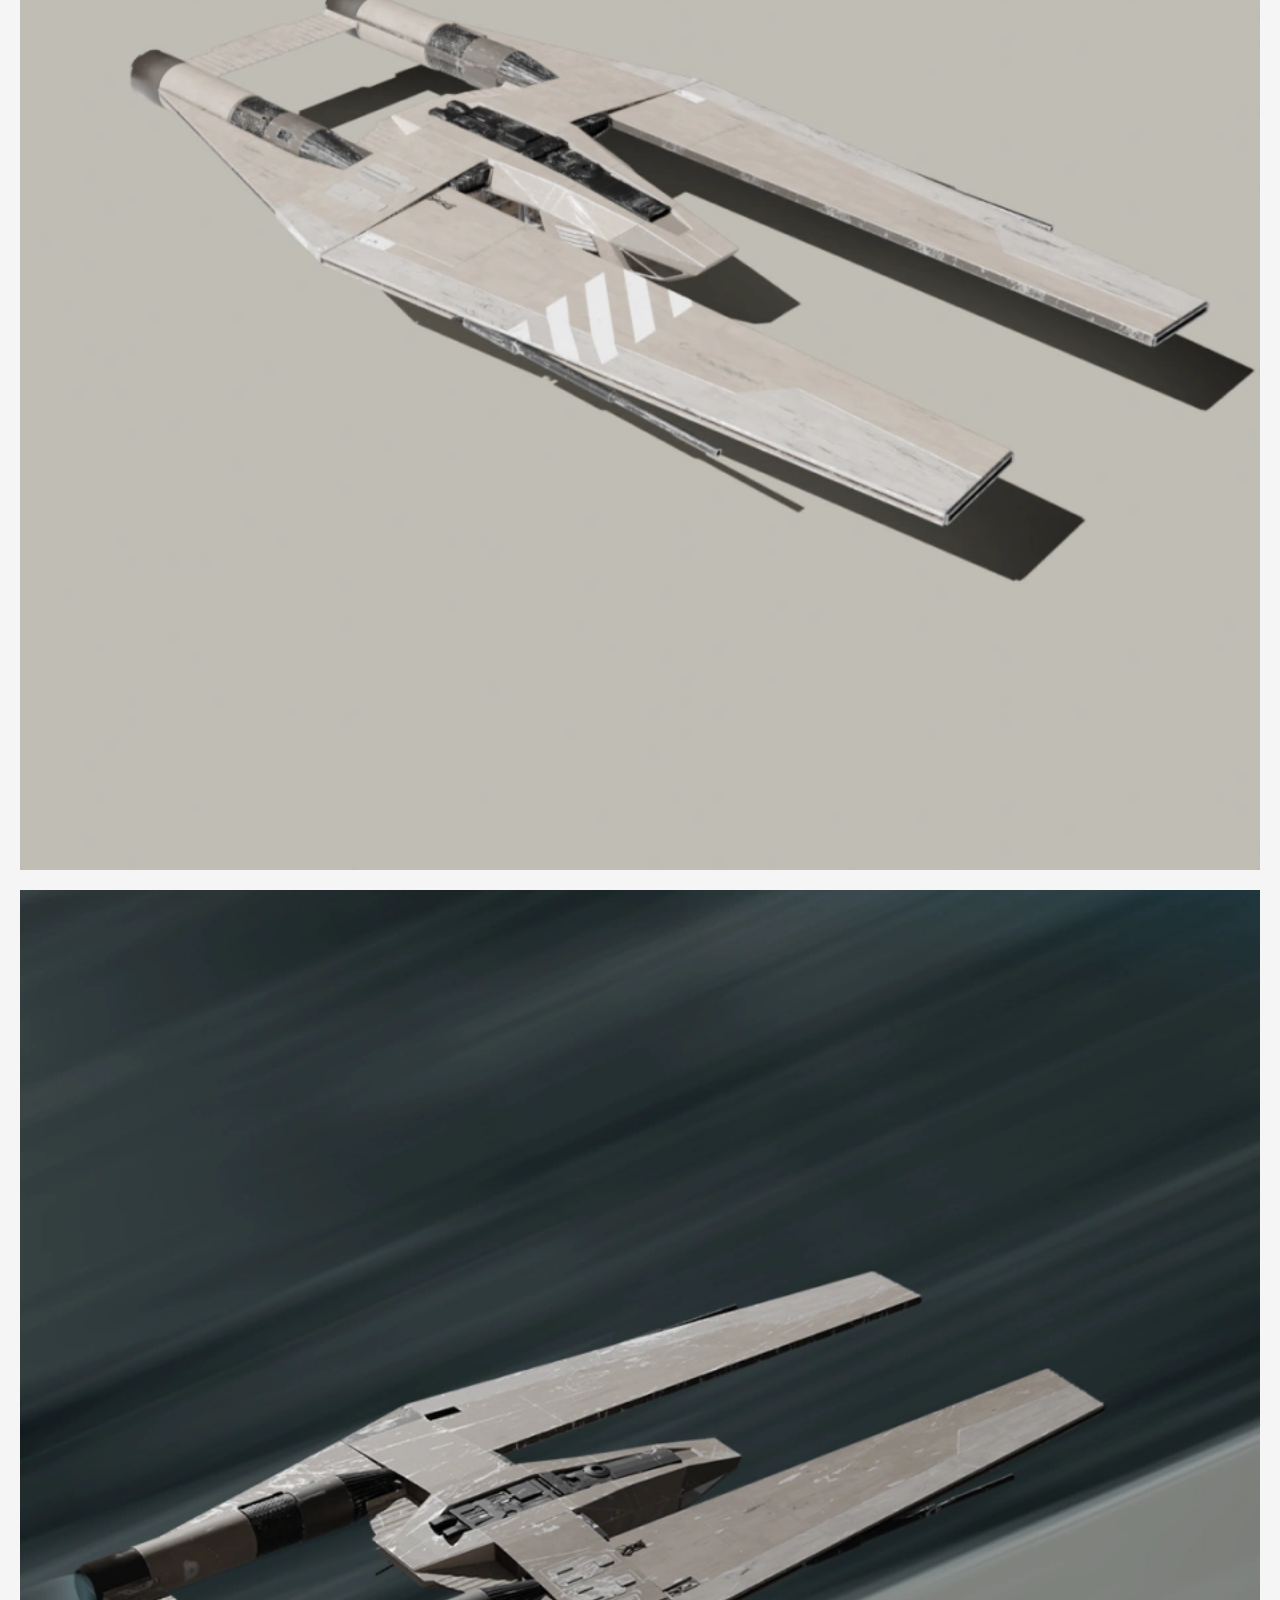
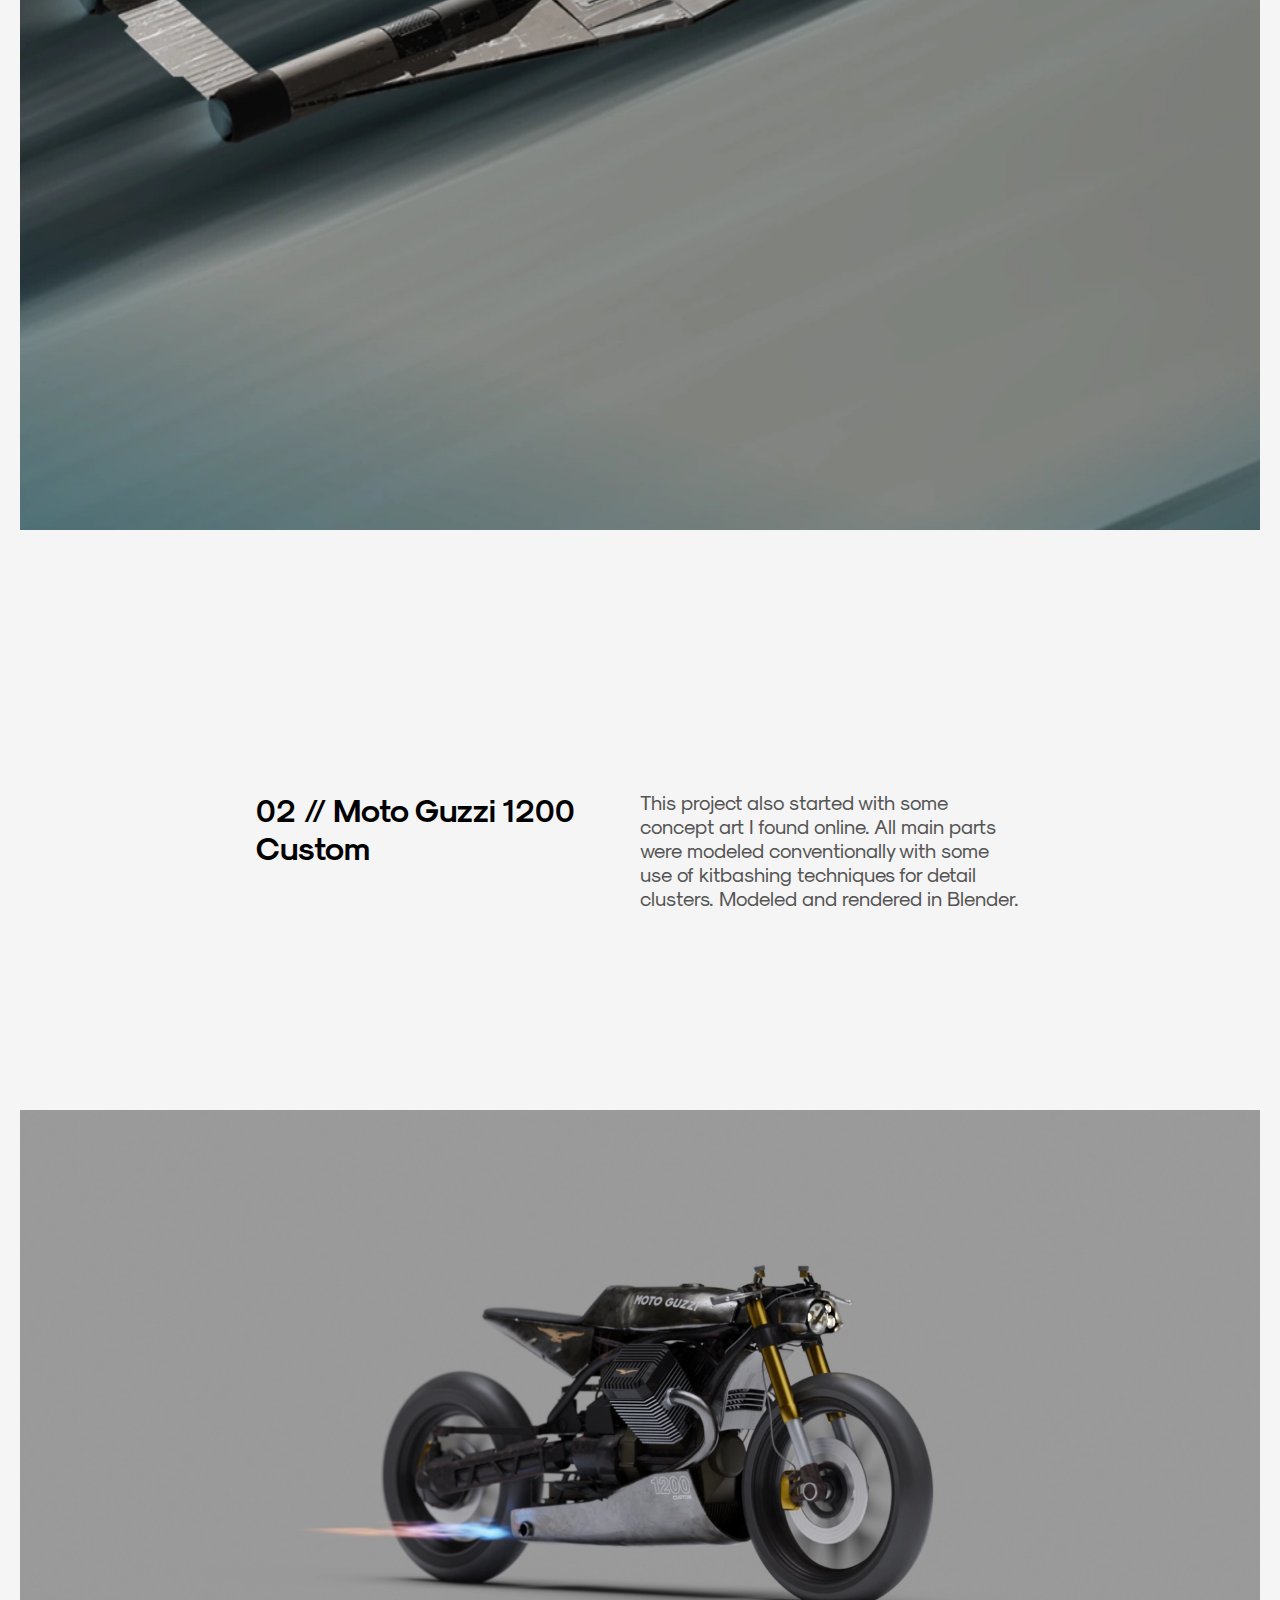
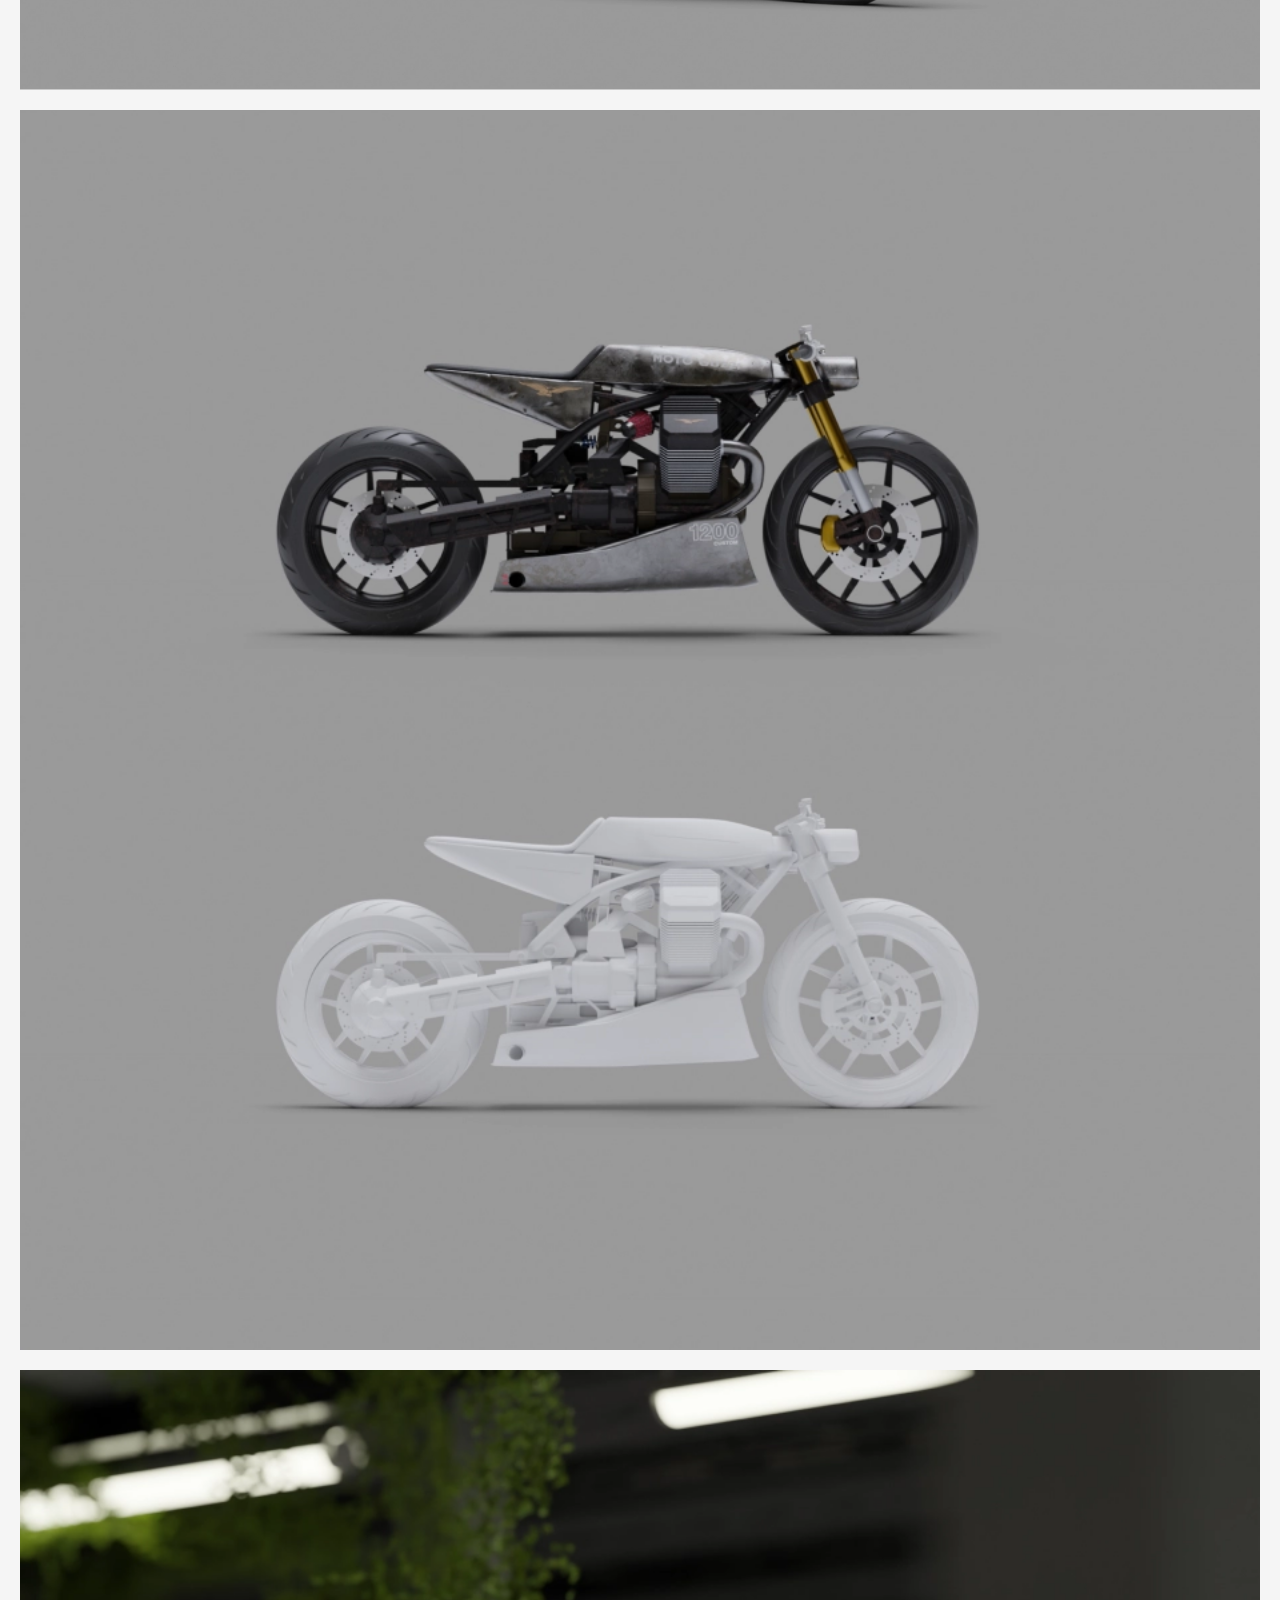
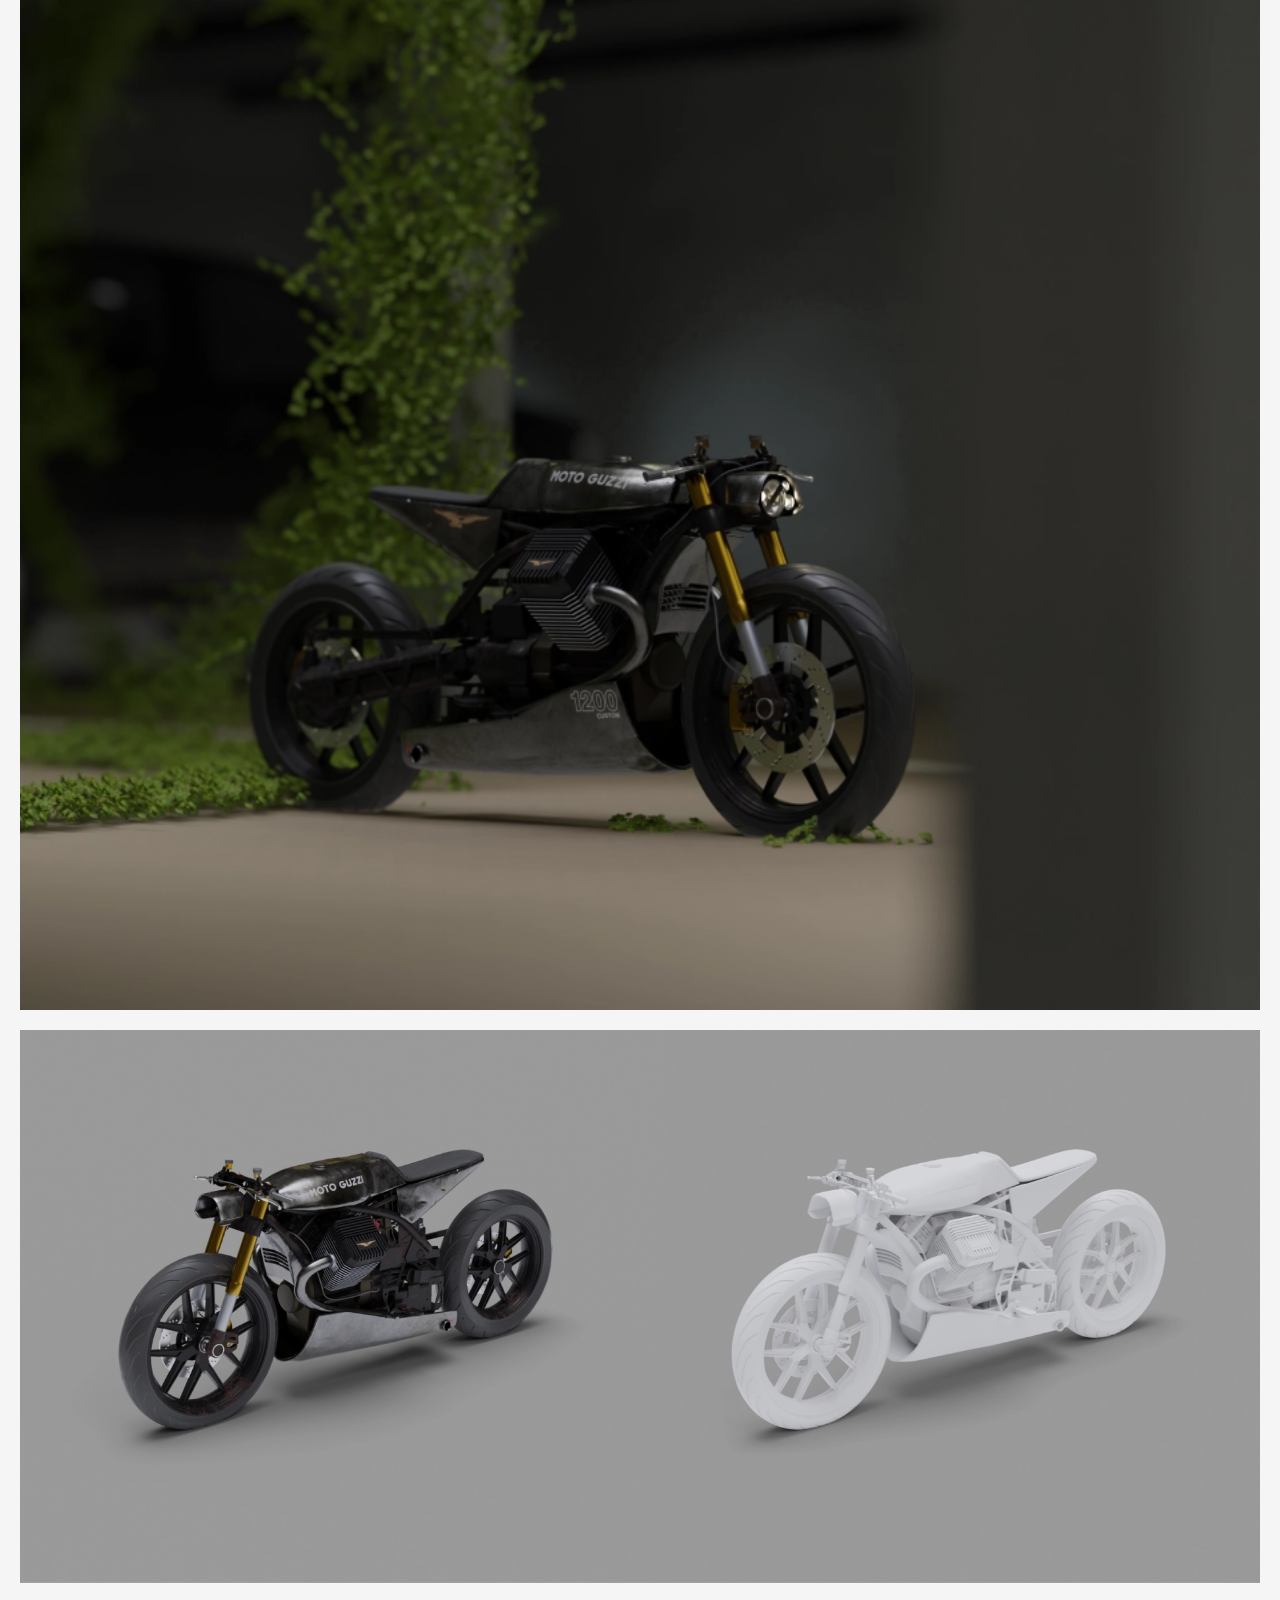
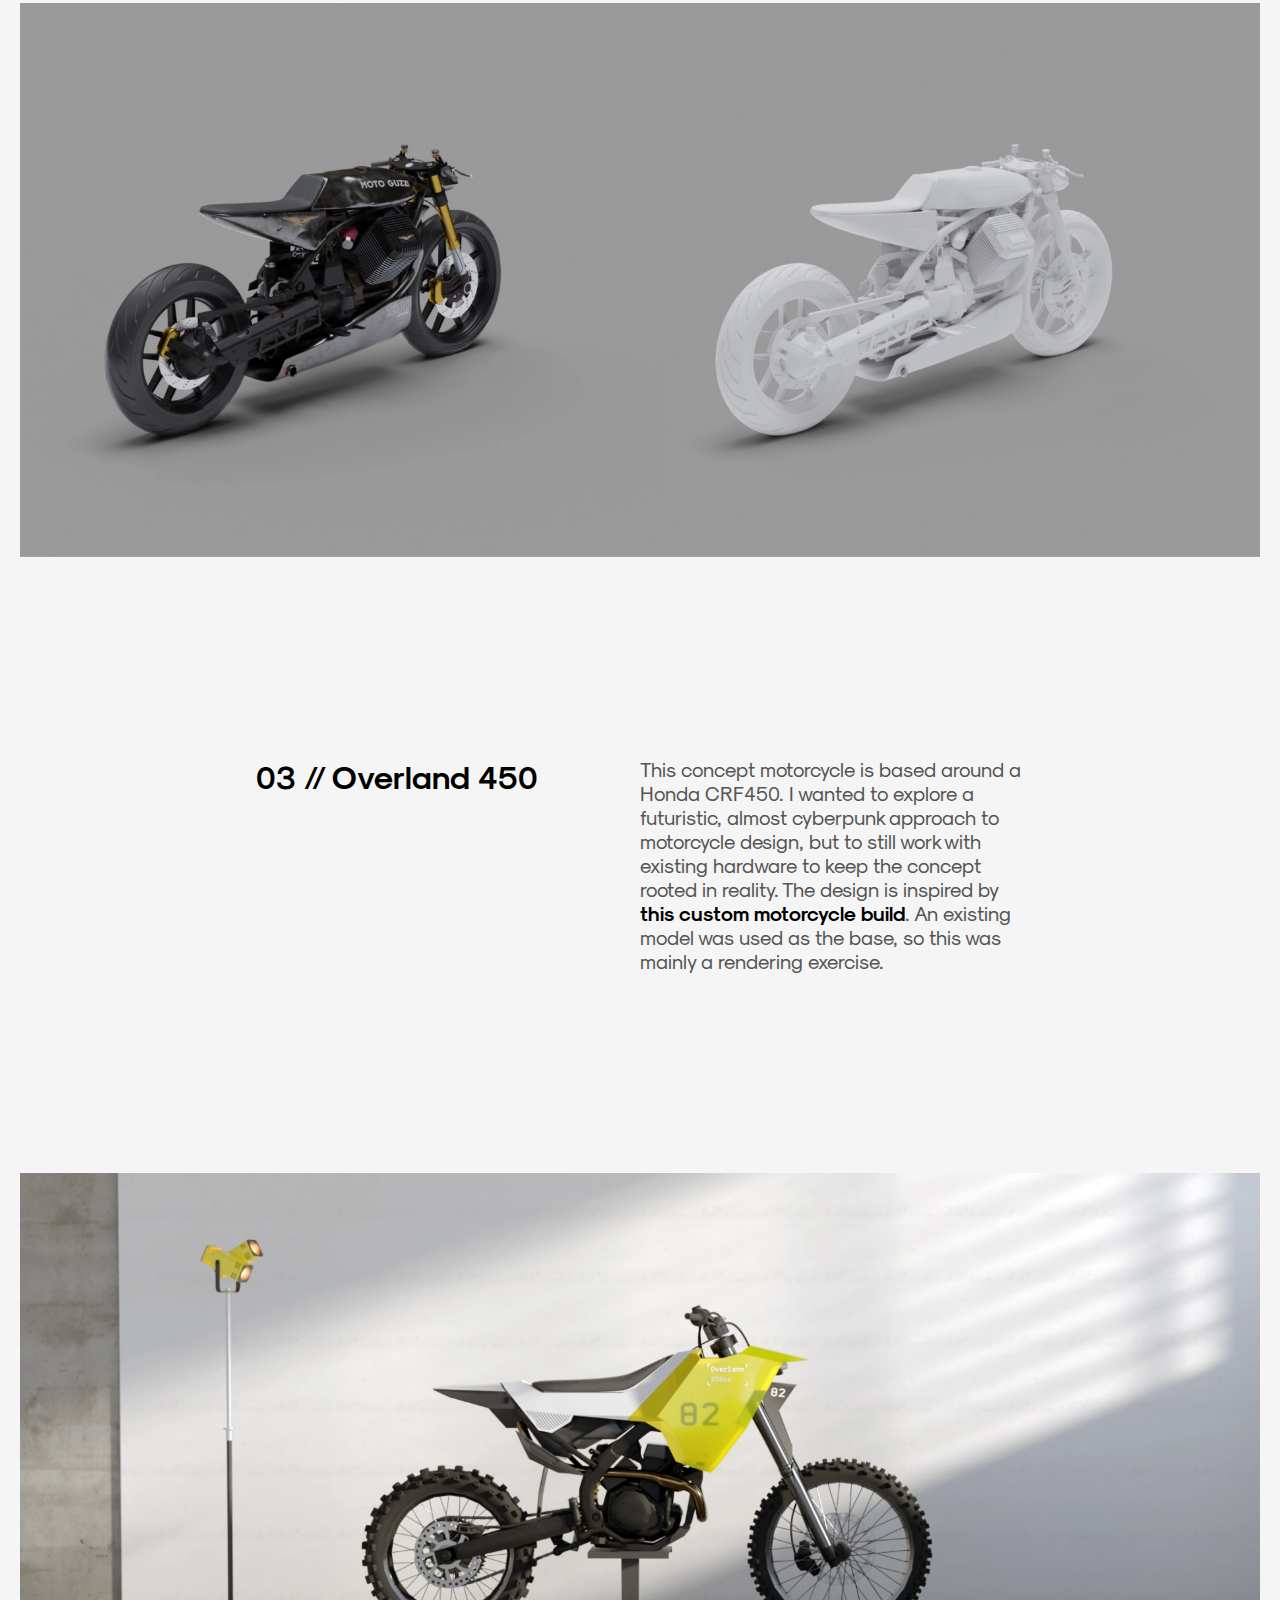
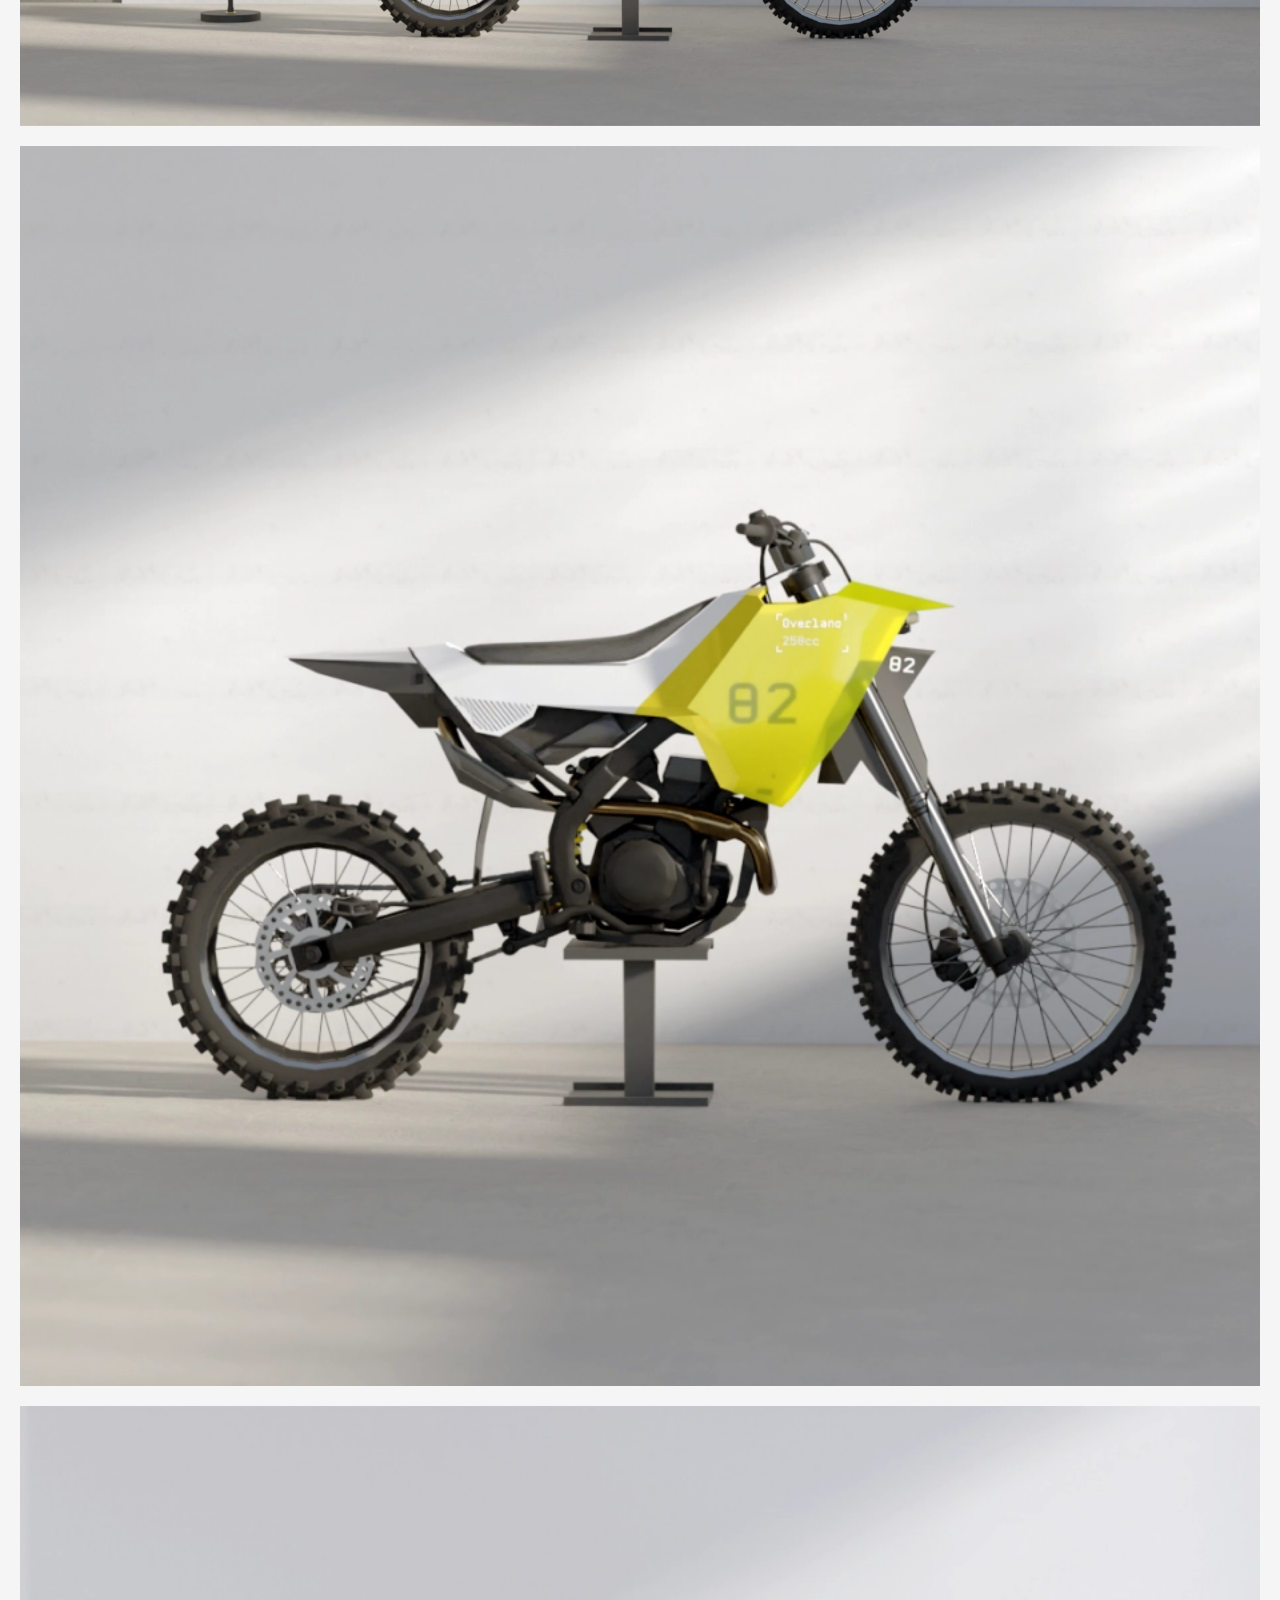
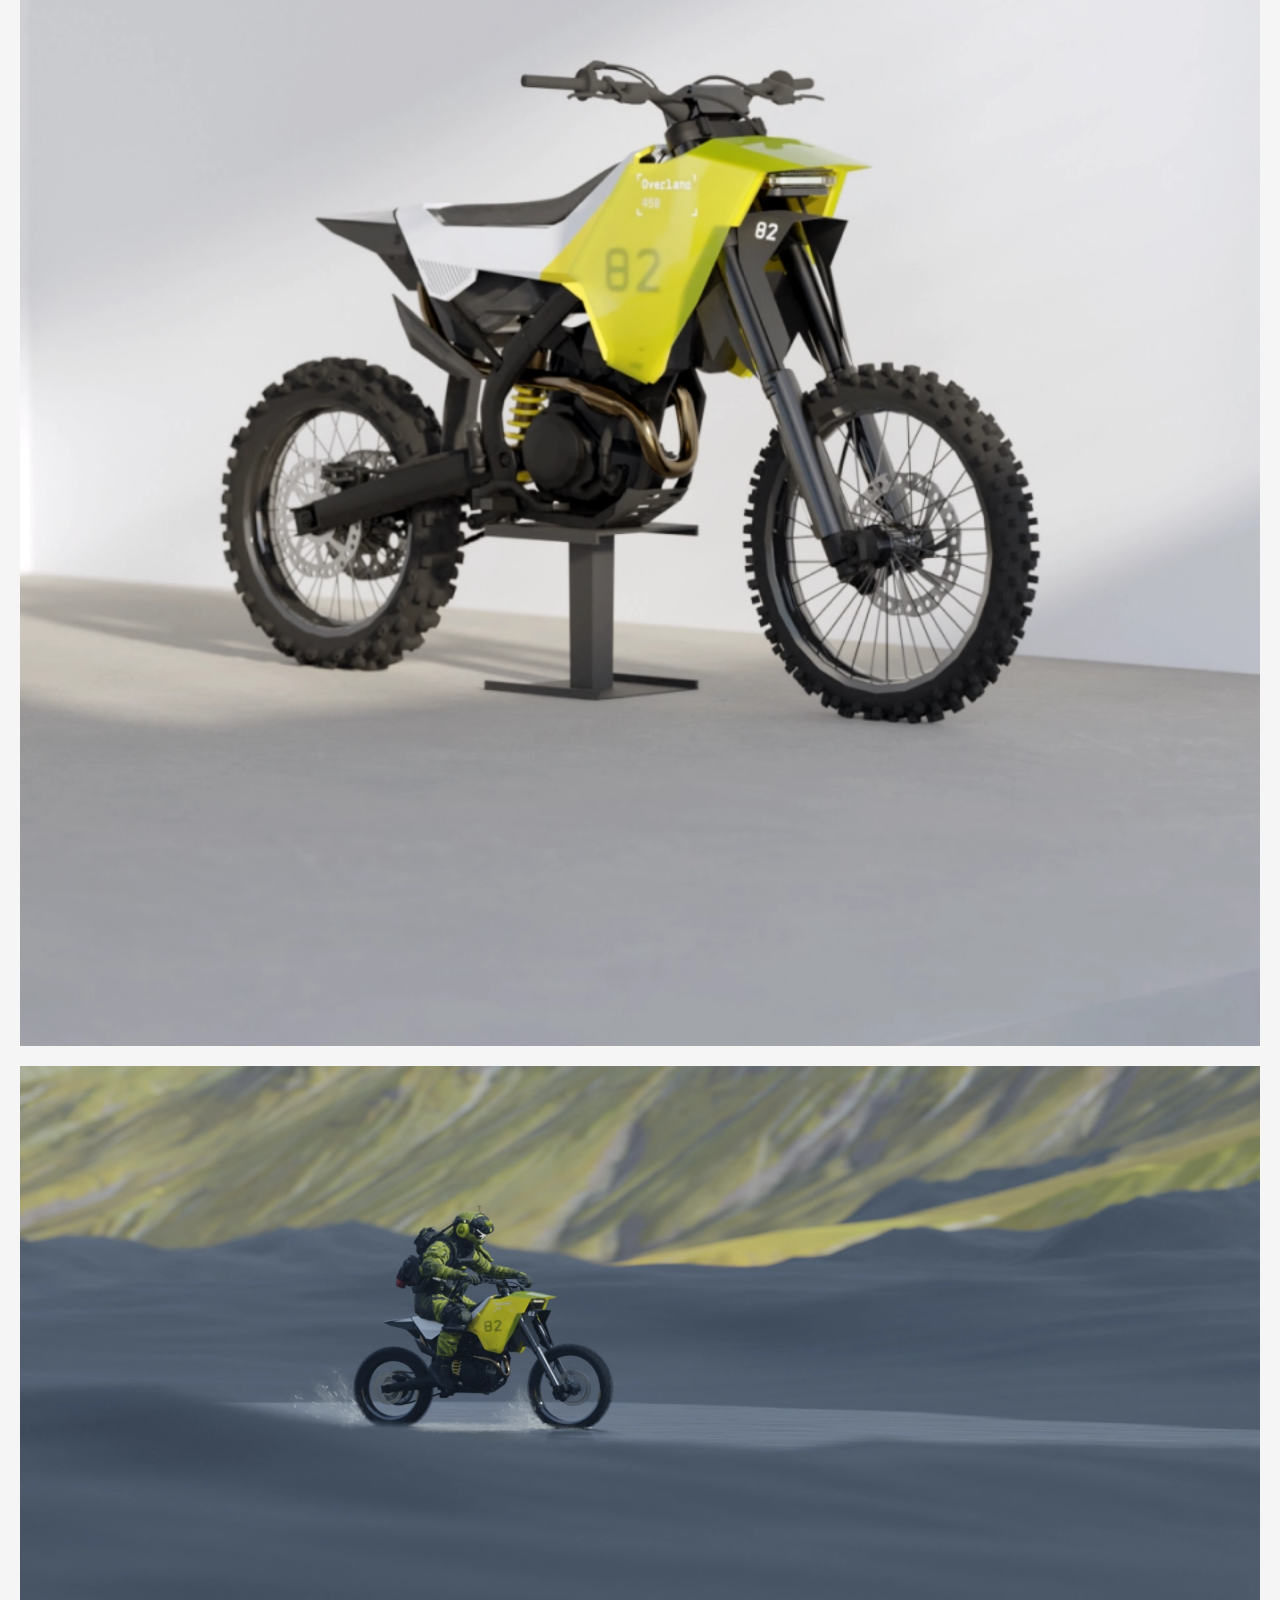
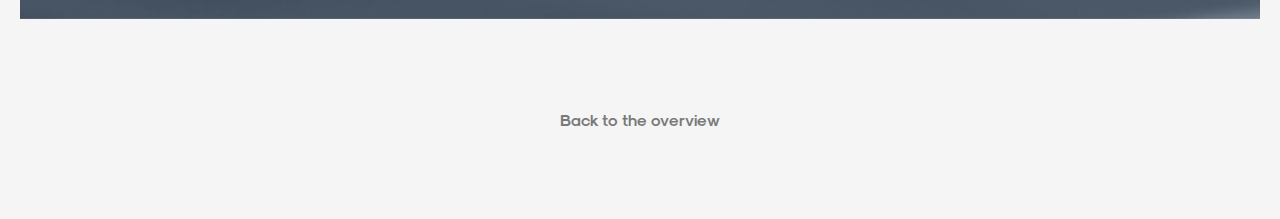
==== commit 9b196482: "added link back" ====
--- a/projects/3D/index.html
+++ b/projects/3D/index.html
@@ -89,13 +89,9 @@
         <img src="images/o-w-04.webp" alt="" class="img-full">
     </section>
 
-    <!-- <div id="footer">
-        <script>
-        fetch("/utility/footer.html", { method: 'GET'})
-        .then(res => res.text())
-        .then(data => document.getElementById("footer").innerHTML += data);
-        </script>
-    </div> -->
+    <div class="footer">
+        <a href="/">Back to the overview</a>
+    </div>
 
 </body>
 </html>
--- a/projects/pr-style.css
+++ b/projects/pr-style.css
@@ -2,7 +2,6 @@
 
 body {
     overflow-x: hidden;
-    padding-bottom: 200px;
 }
 
 
@@ -166,6 +165,11 @@
 
 .footer {
     font-family: Modernist;
+    opacity: .5;
+    display: flex;
+    justify-content: center;
+    align-items: center;
+    height: 200px;
 }
 
 
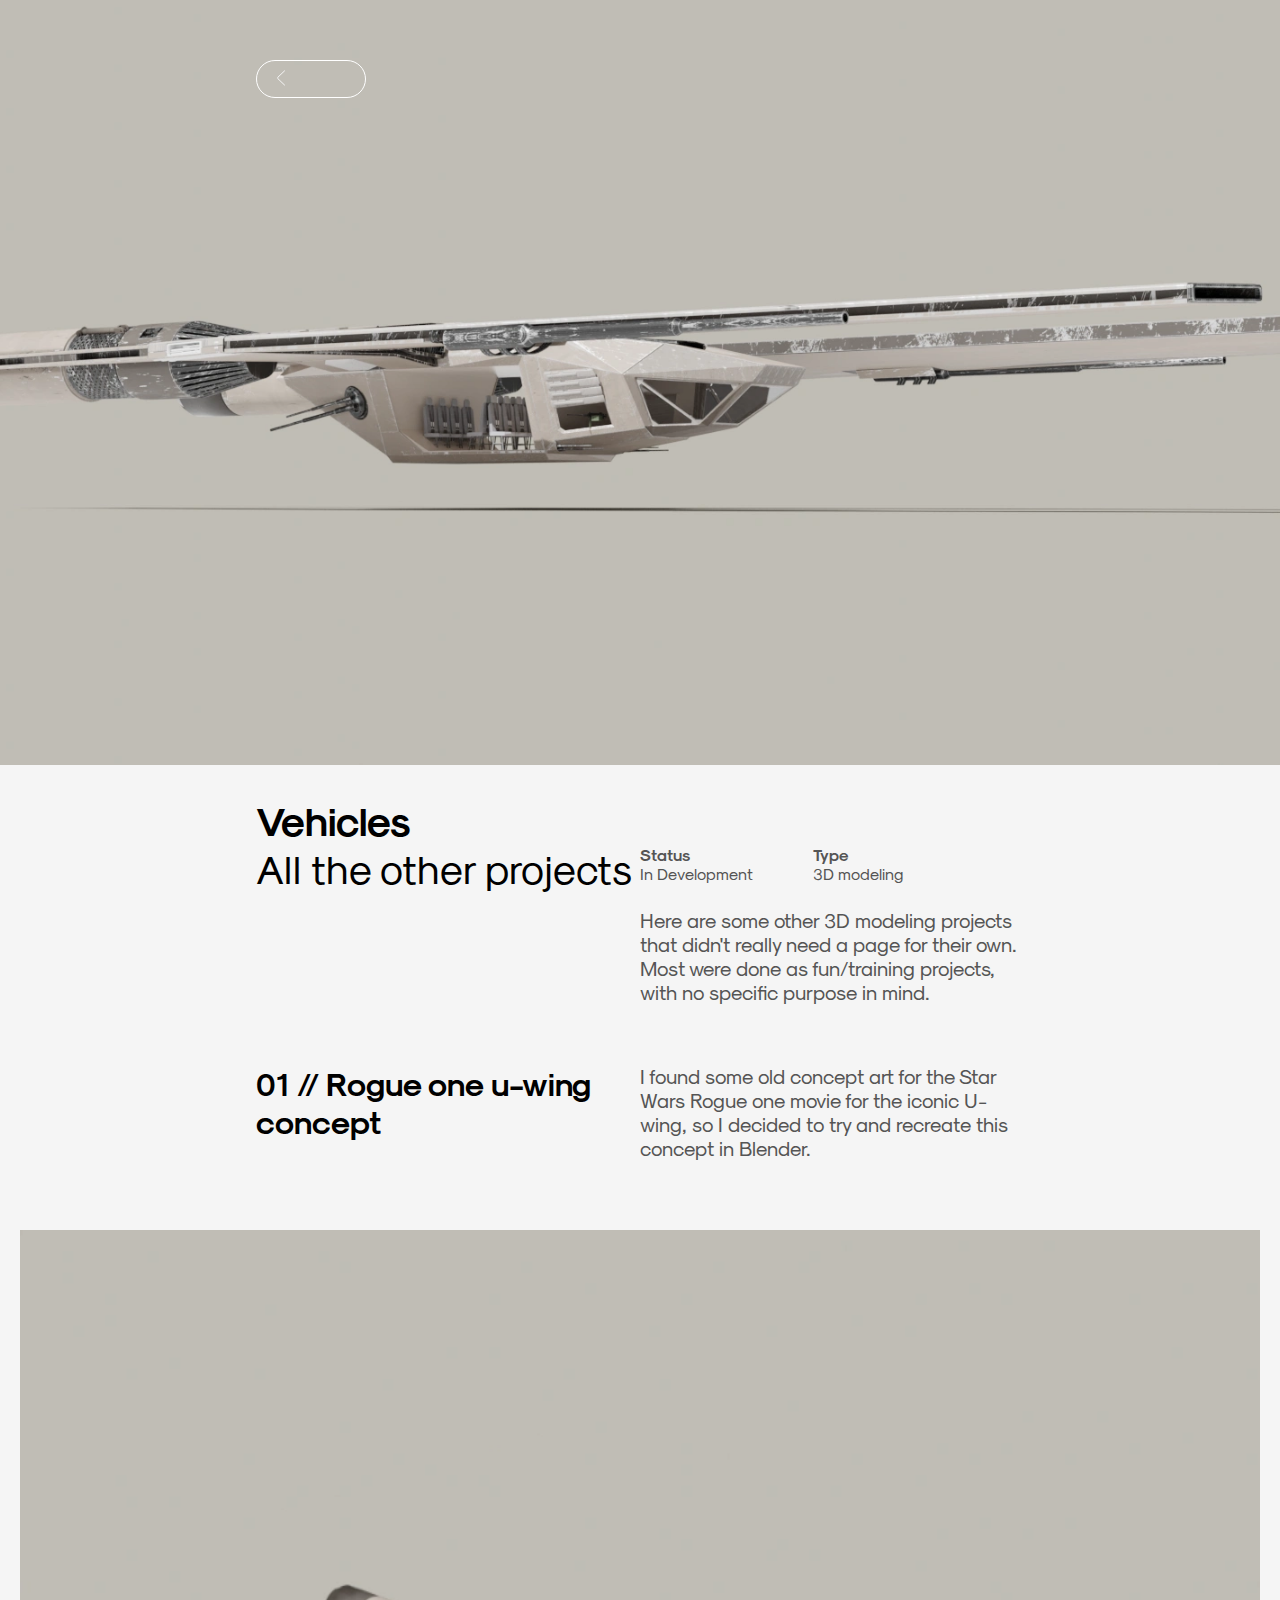
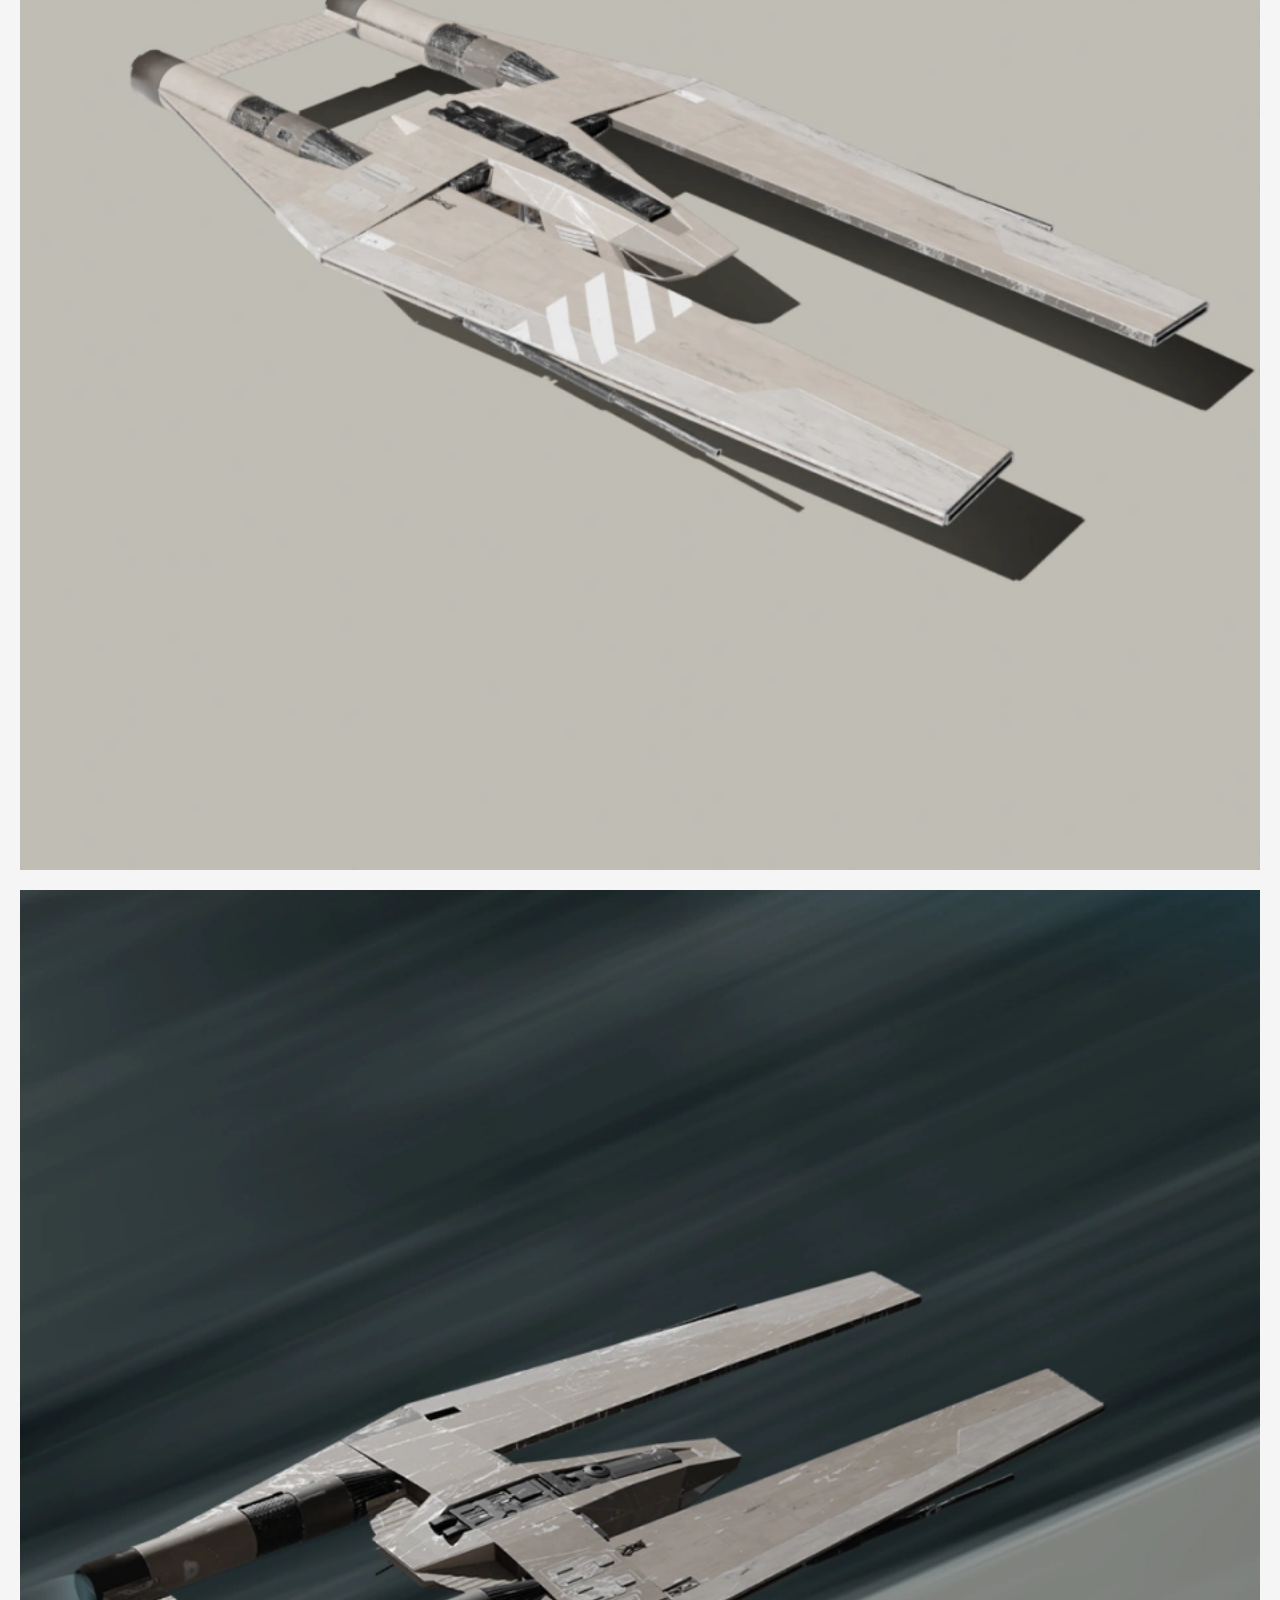
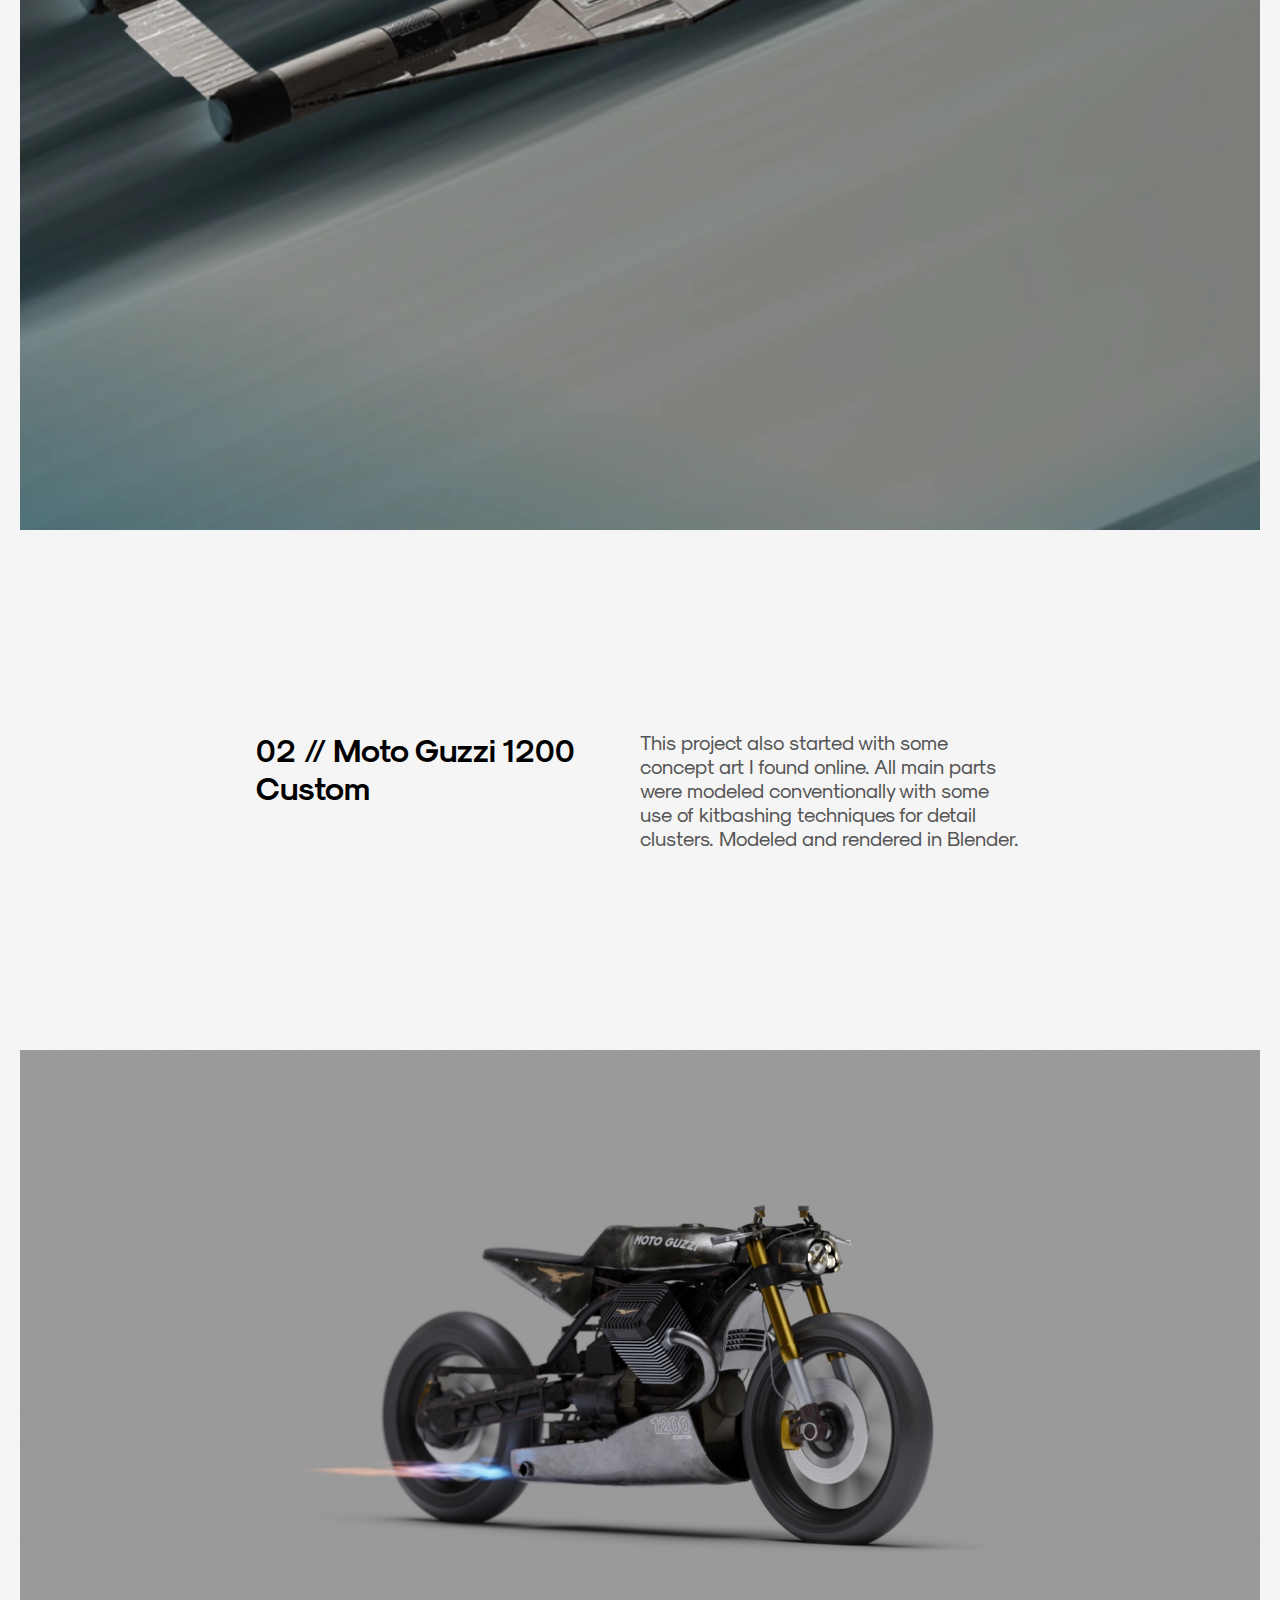
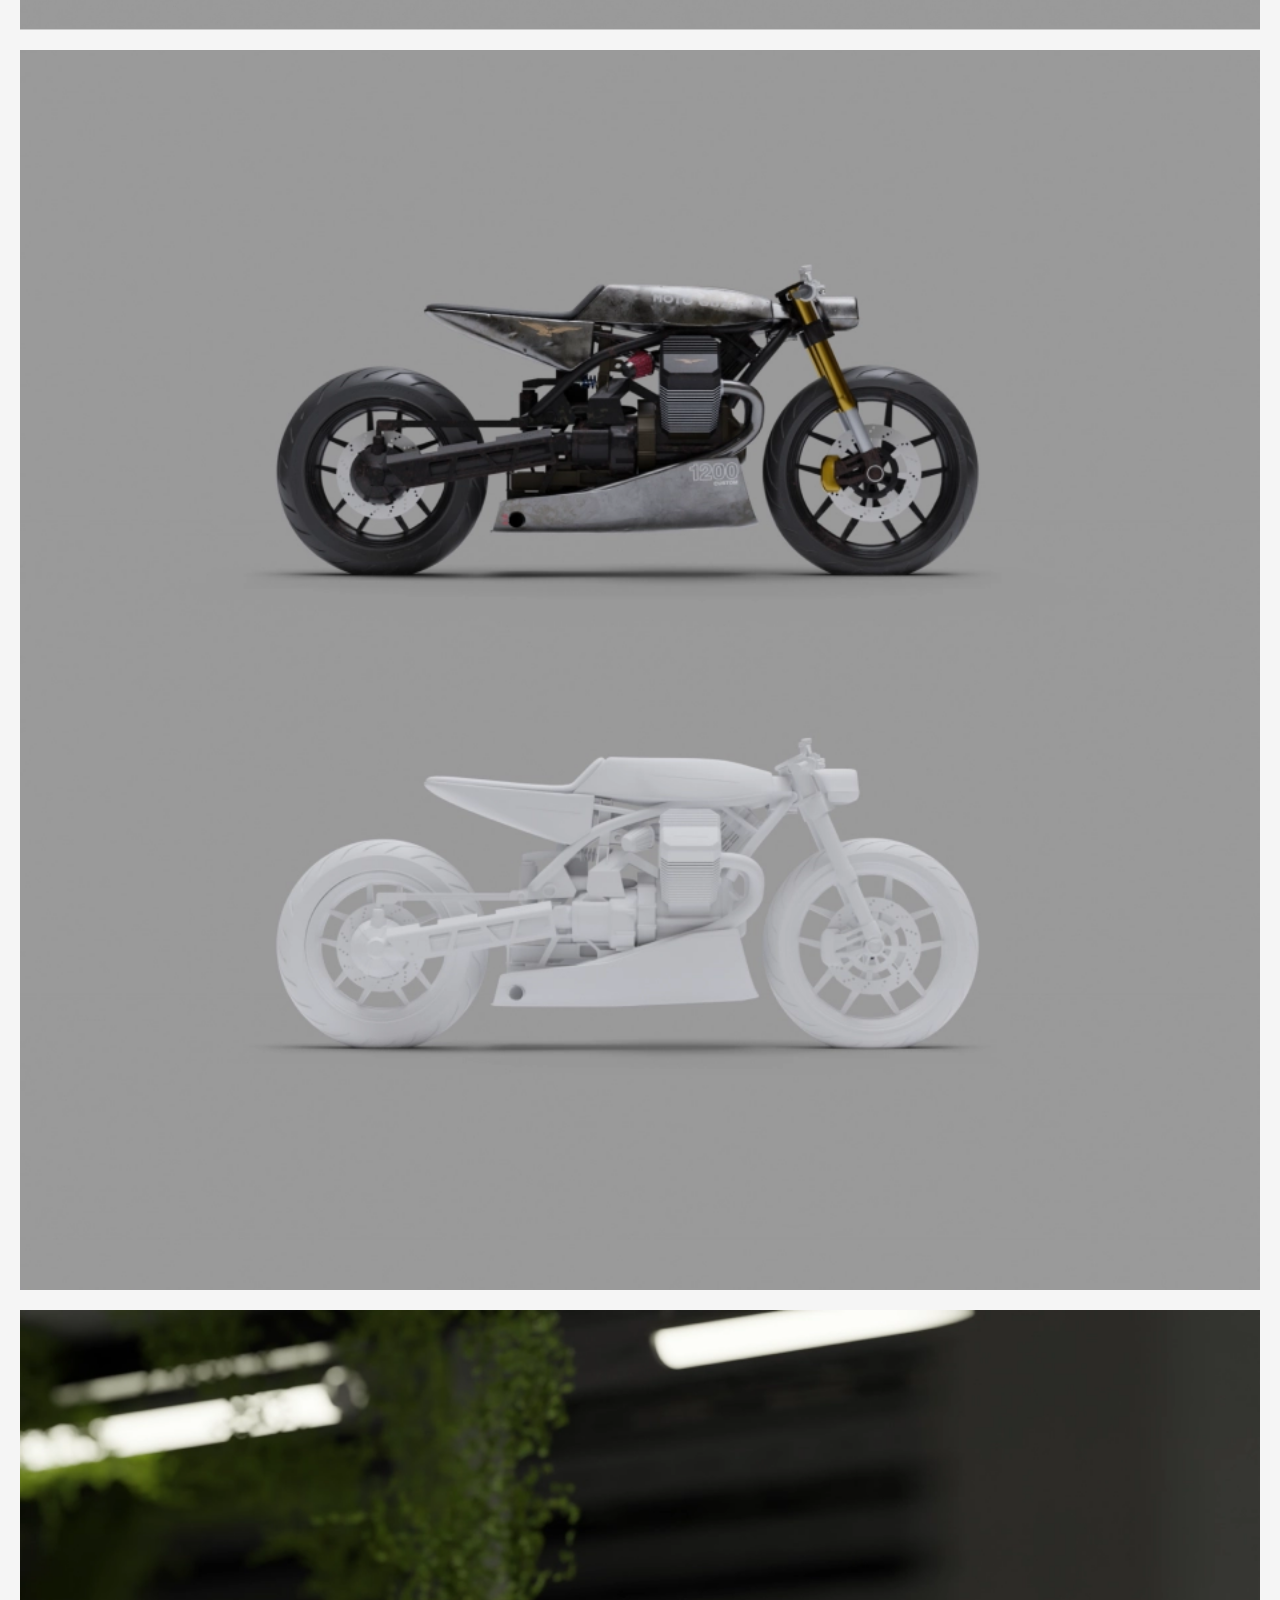
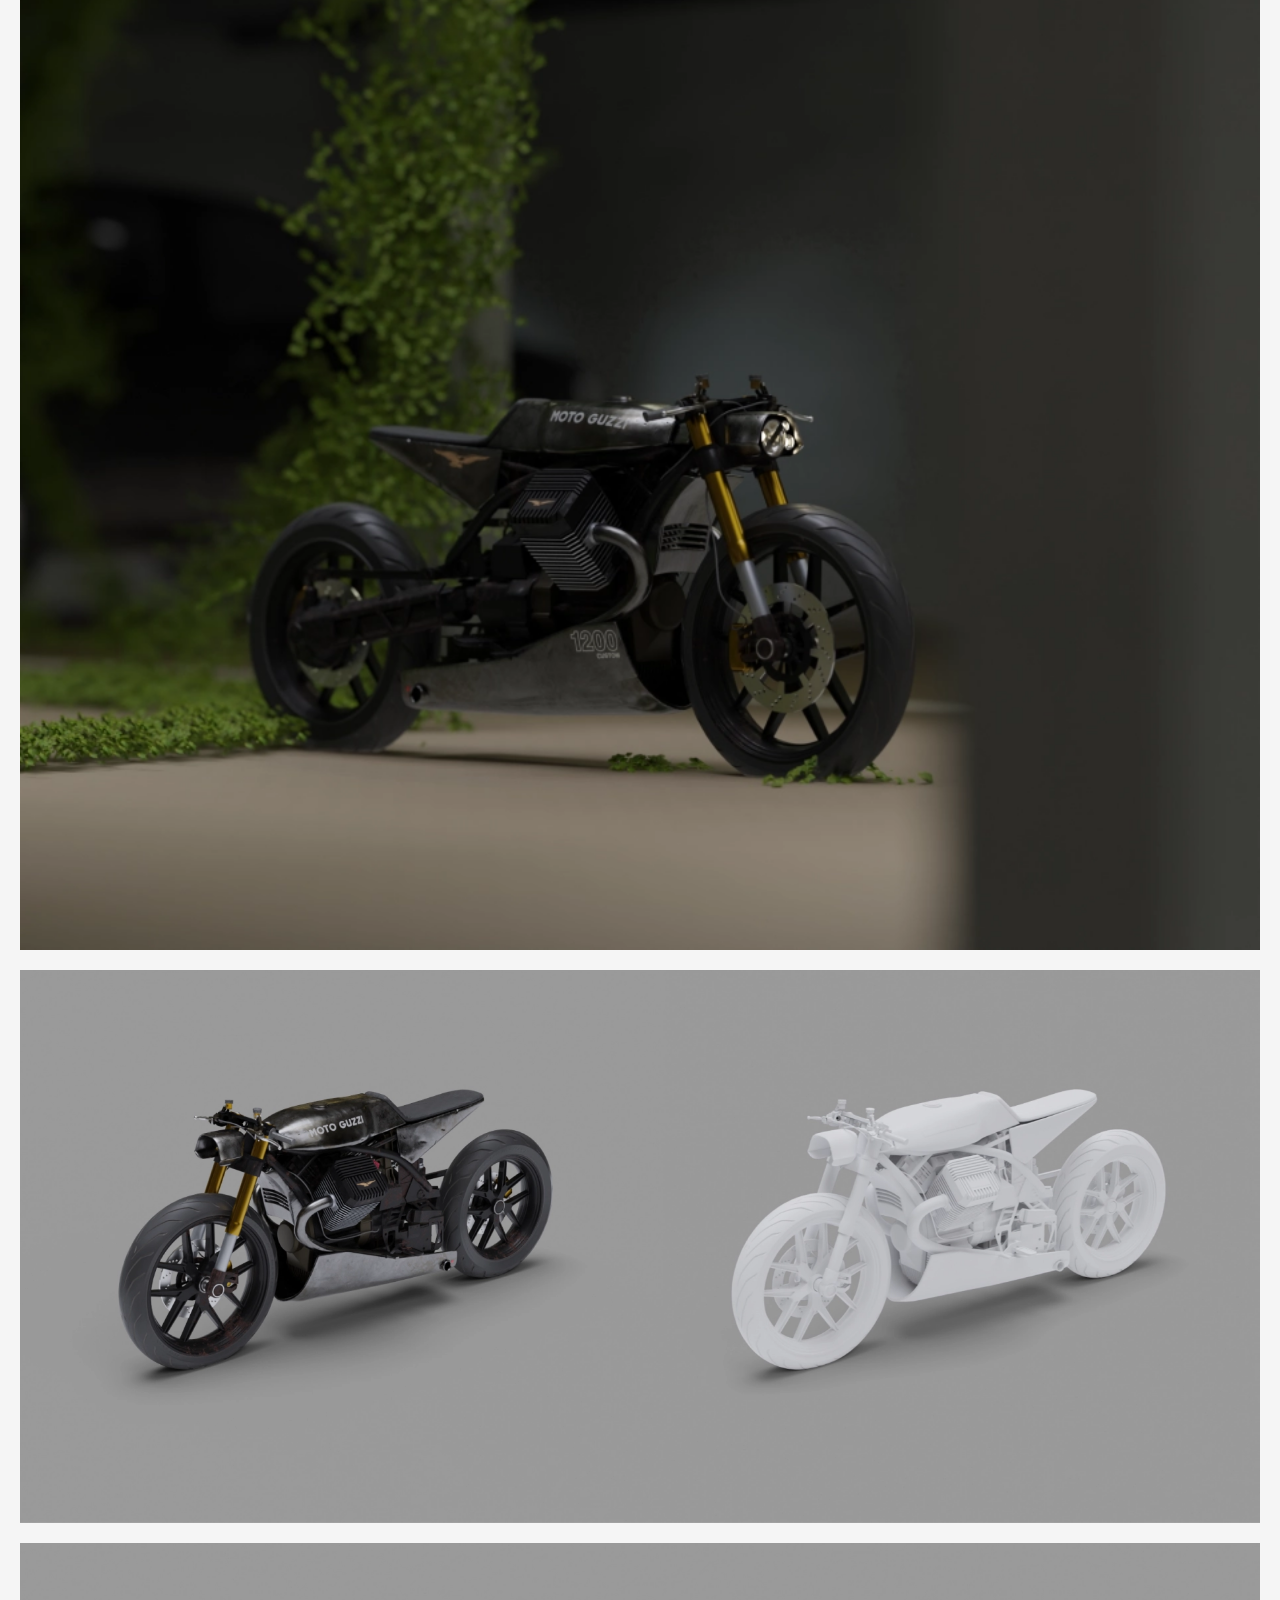
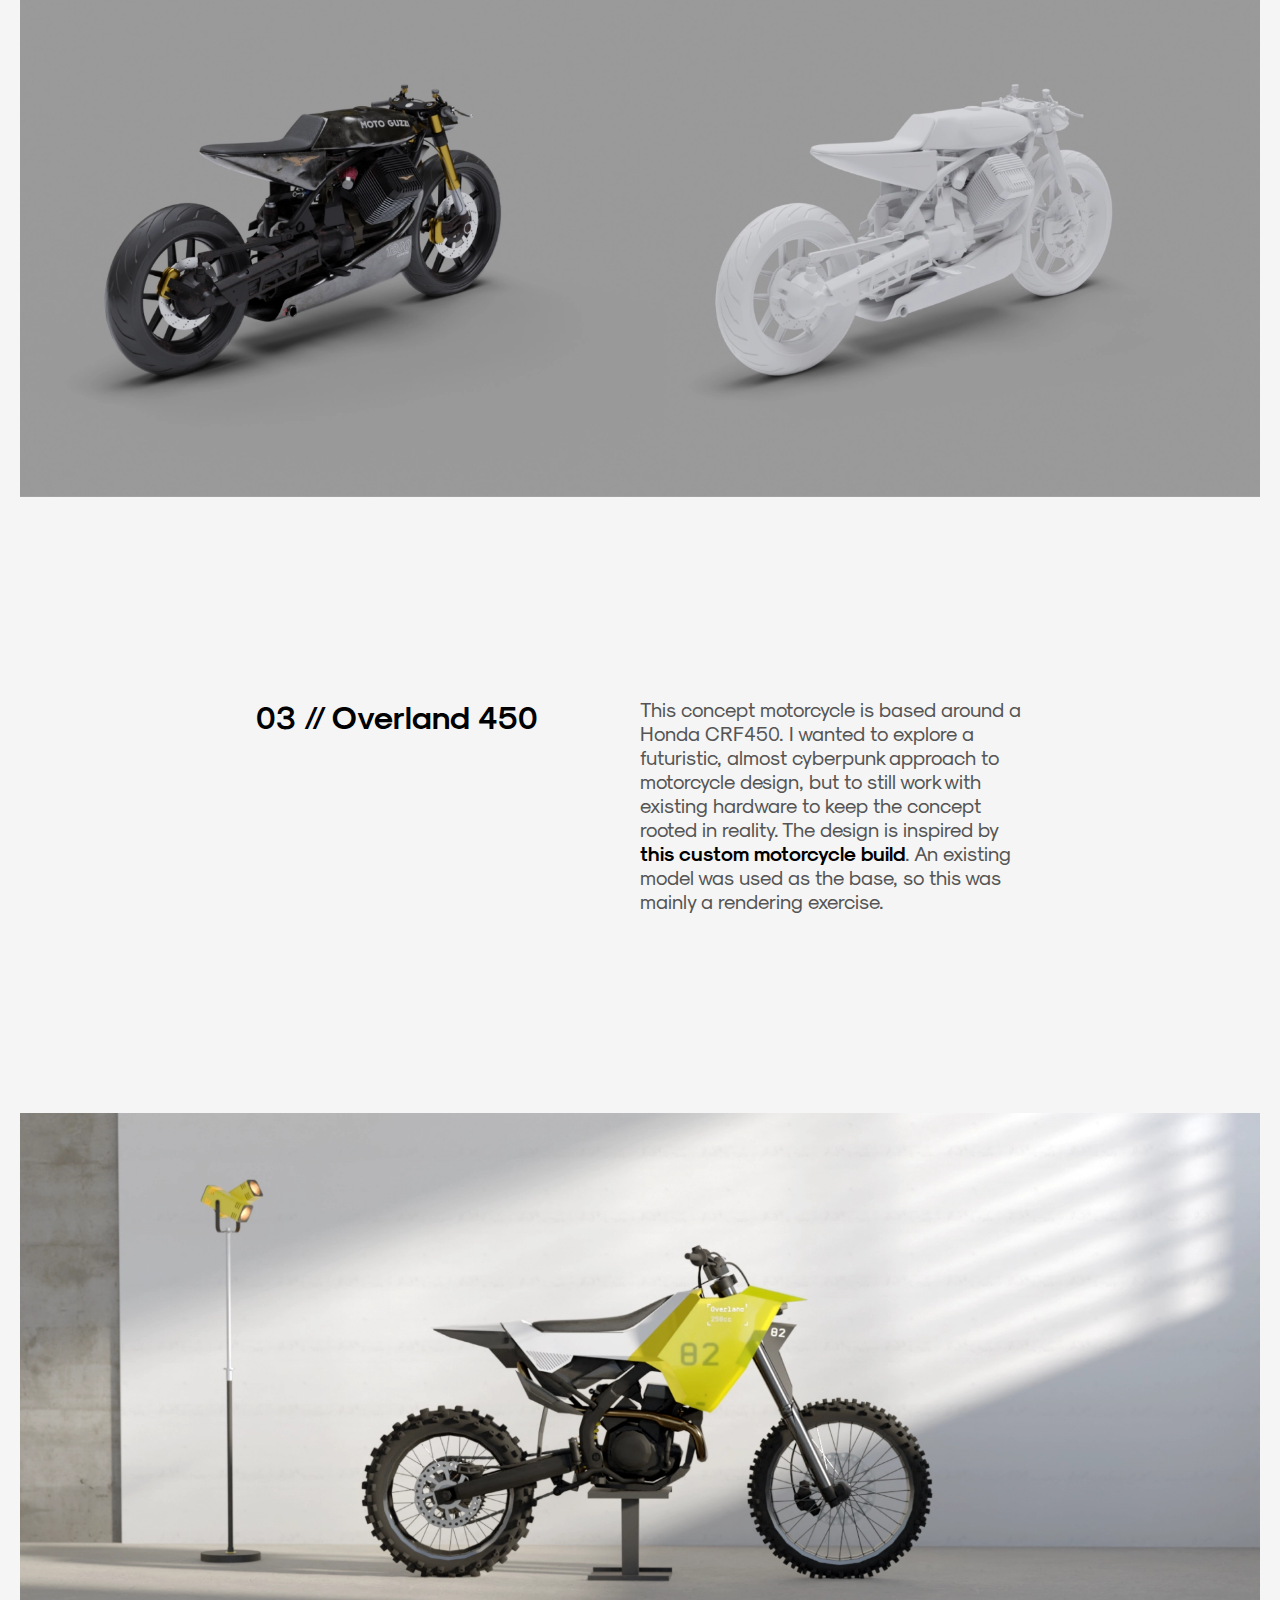
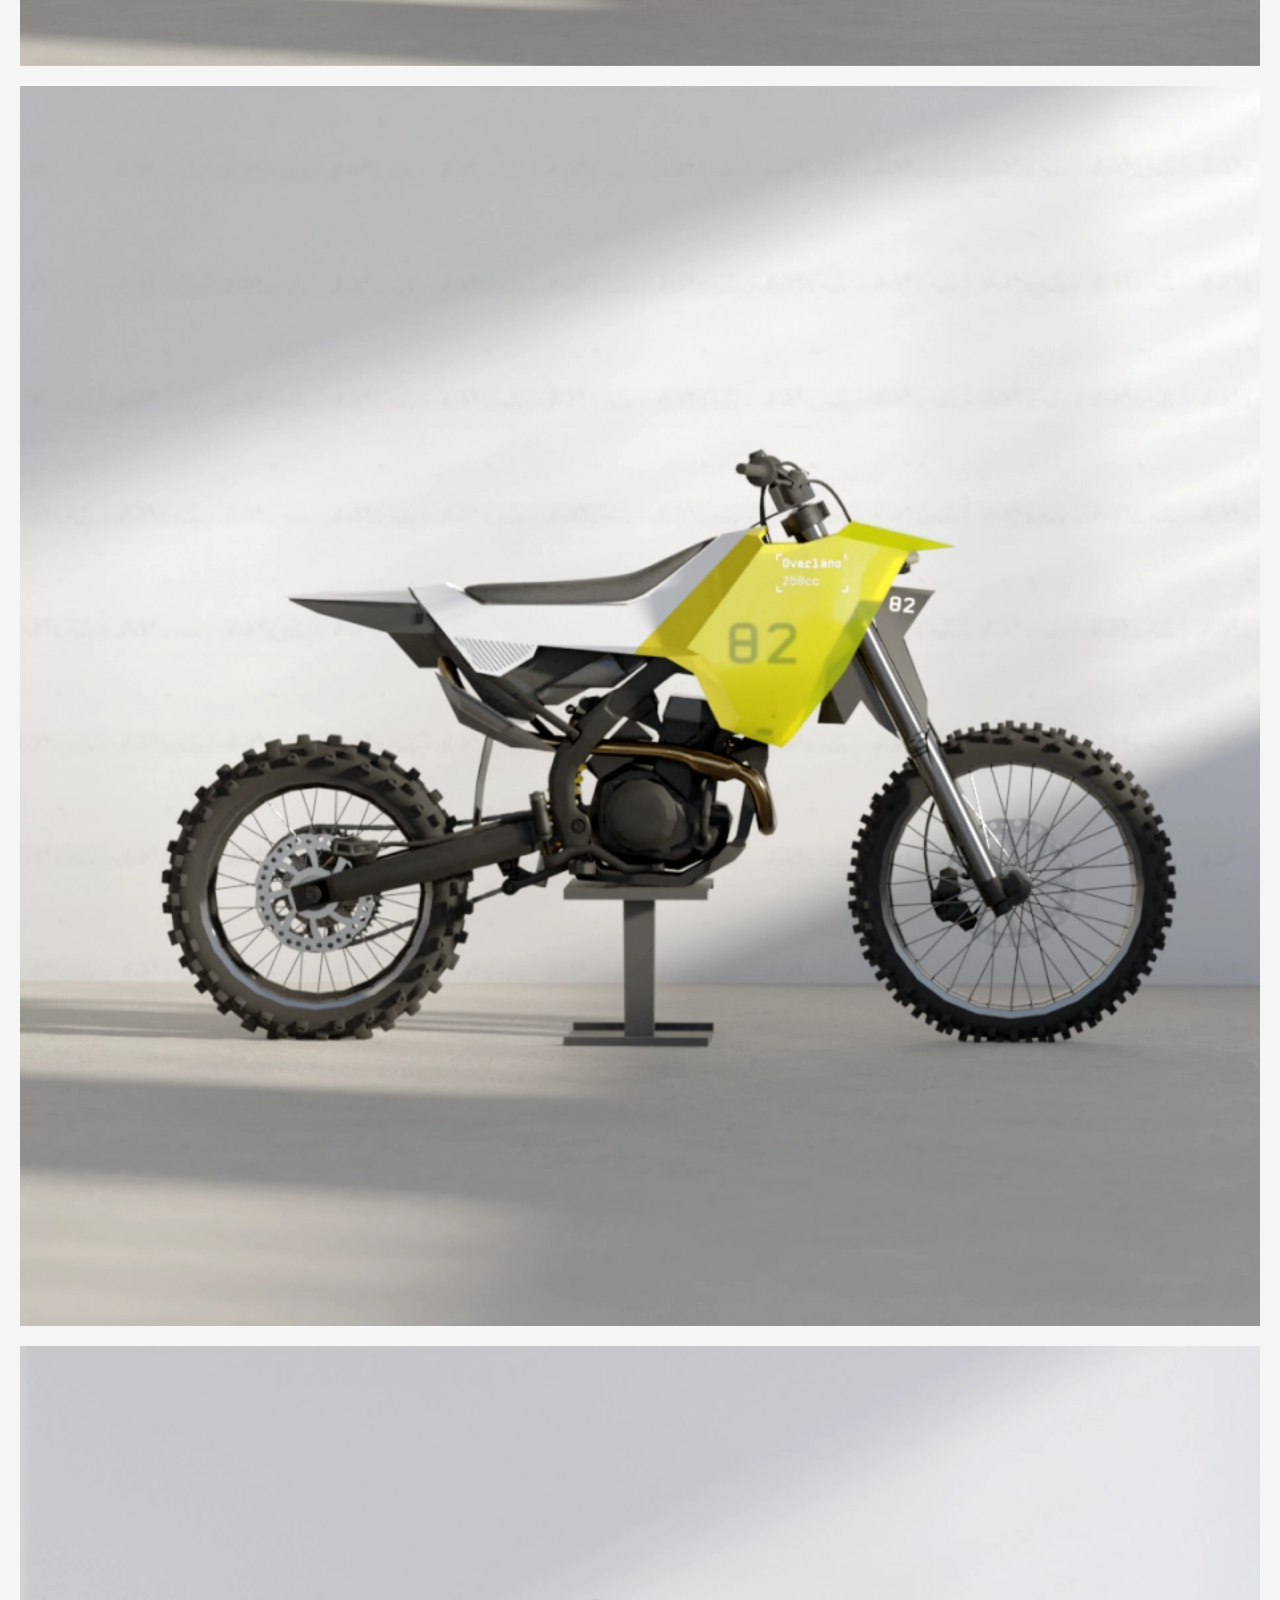
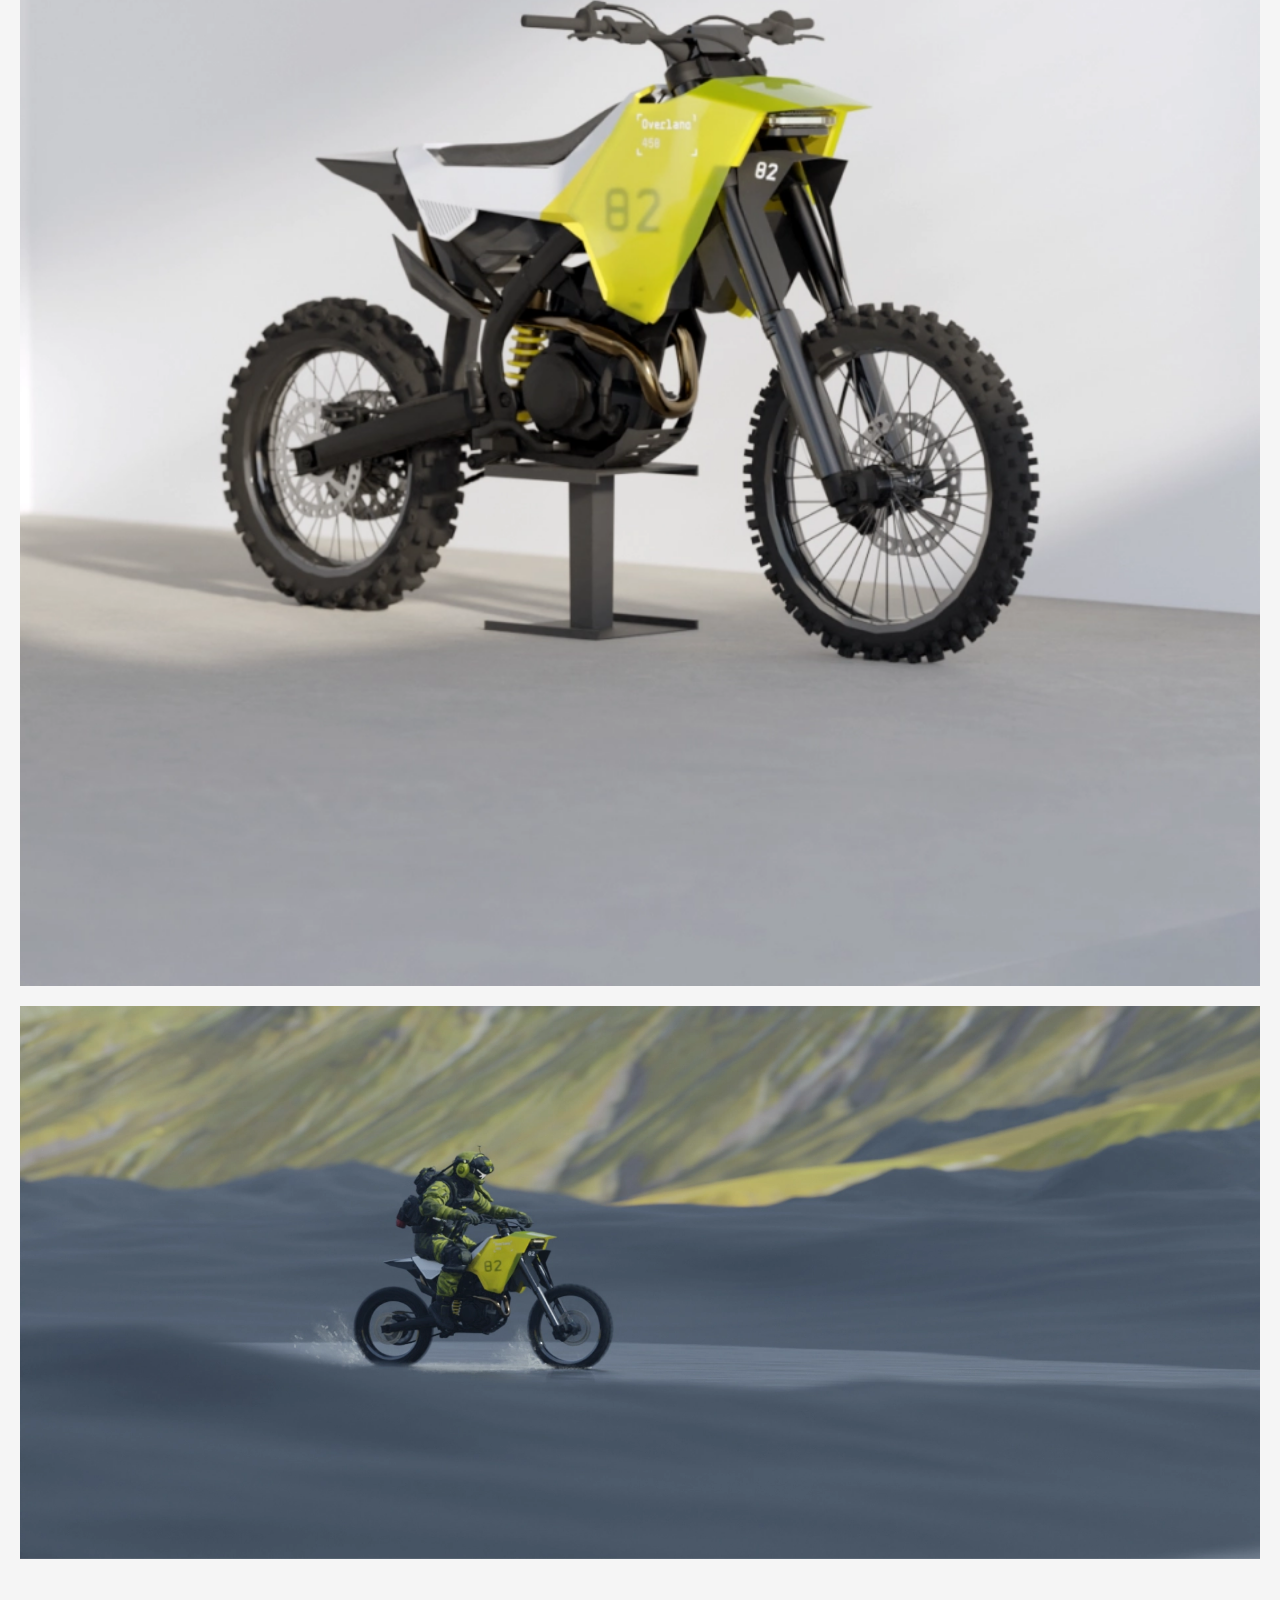
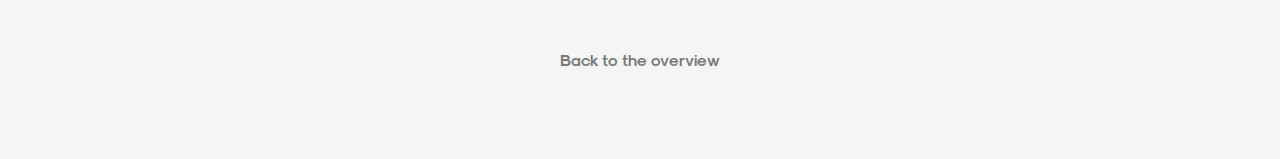
==== commit fccf7ee1: "fixes" ====
--- a/projects/3D/index.html
+++ b/projects/3D/index.html
@@ -49,13 +49,6 @@
         <img src="images/u-w-02.webp" alt="" class="img-half">
     </section>
 
-    <section class="images">
-        <img src="images/01.webp" alt="" class="img-half">
-        <img src="images/02.webp" alt="" class="img-half">
-        <img src="images/03.webp" alt="" class="img-half">
-        <img src="images/04.webp" alt="" class="img-half">
-    </section>
-
     <section class="text-sec">
         <div class="text-sub-sec">
             <h1 class="pr-heading">02 // Moto Guzzi 1200 Custom</h1>
--- a/projects/pr-style.css
+++ b/projects/pr-style.css
@@ -146,6 +146,7 @@
 
 section.images .img-full {
     flex-grow: 2;
+    -webkit-flex-grow: 2;
     flex-basis: 100%;
 }
 
@@ -155,6 +156,7 @@
 
 section.images .img-half {
     flex-grow: 1;
+    -webkit-flex-grow: 1;
 }
 
 section.images video.img-half {
